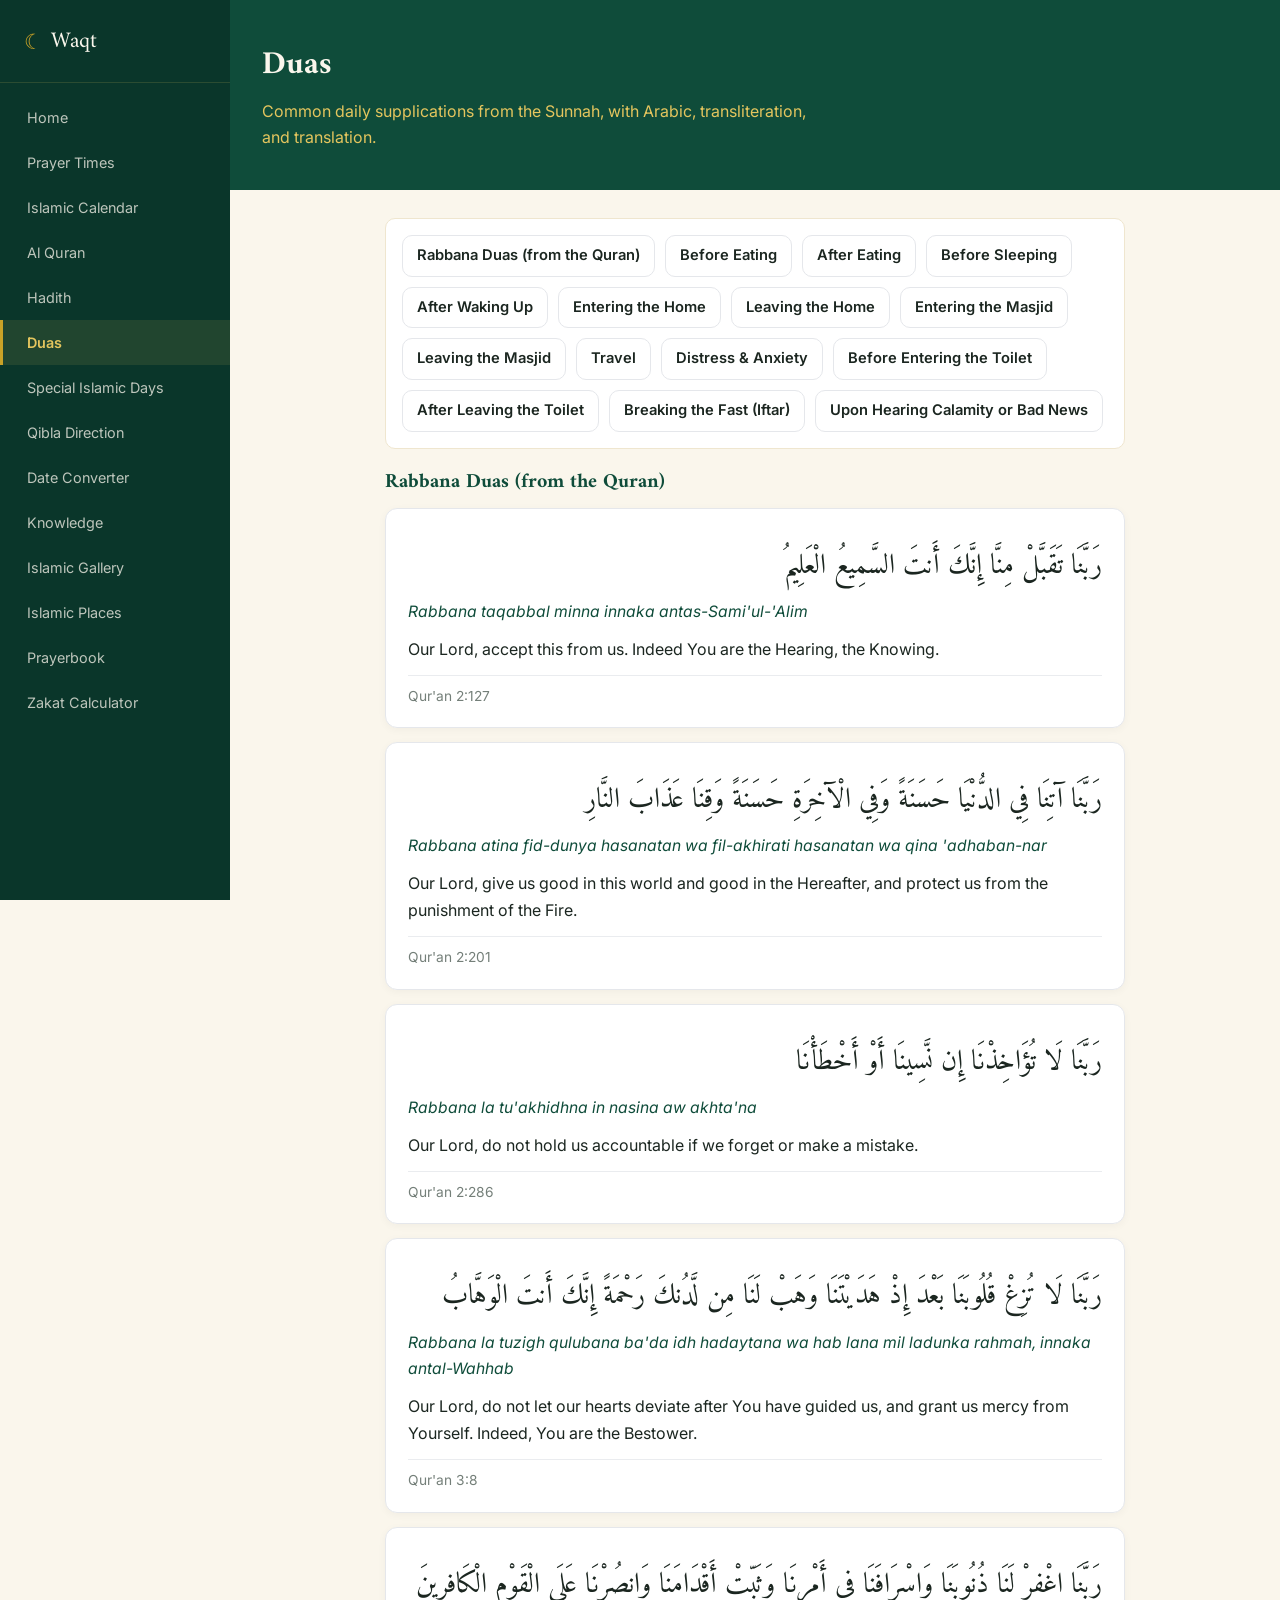
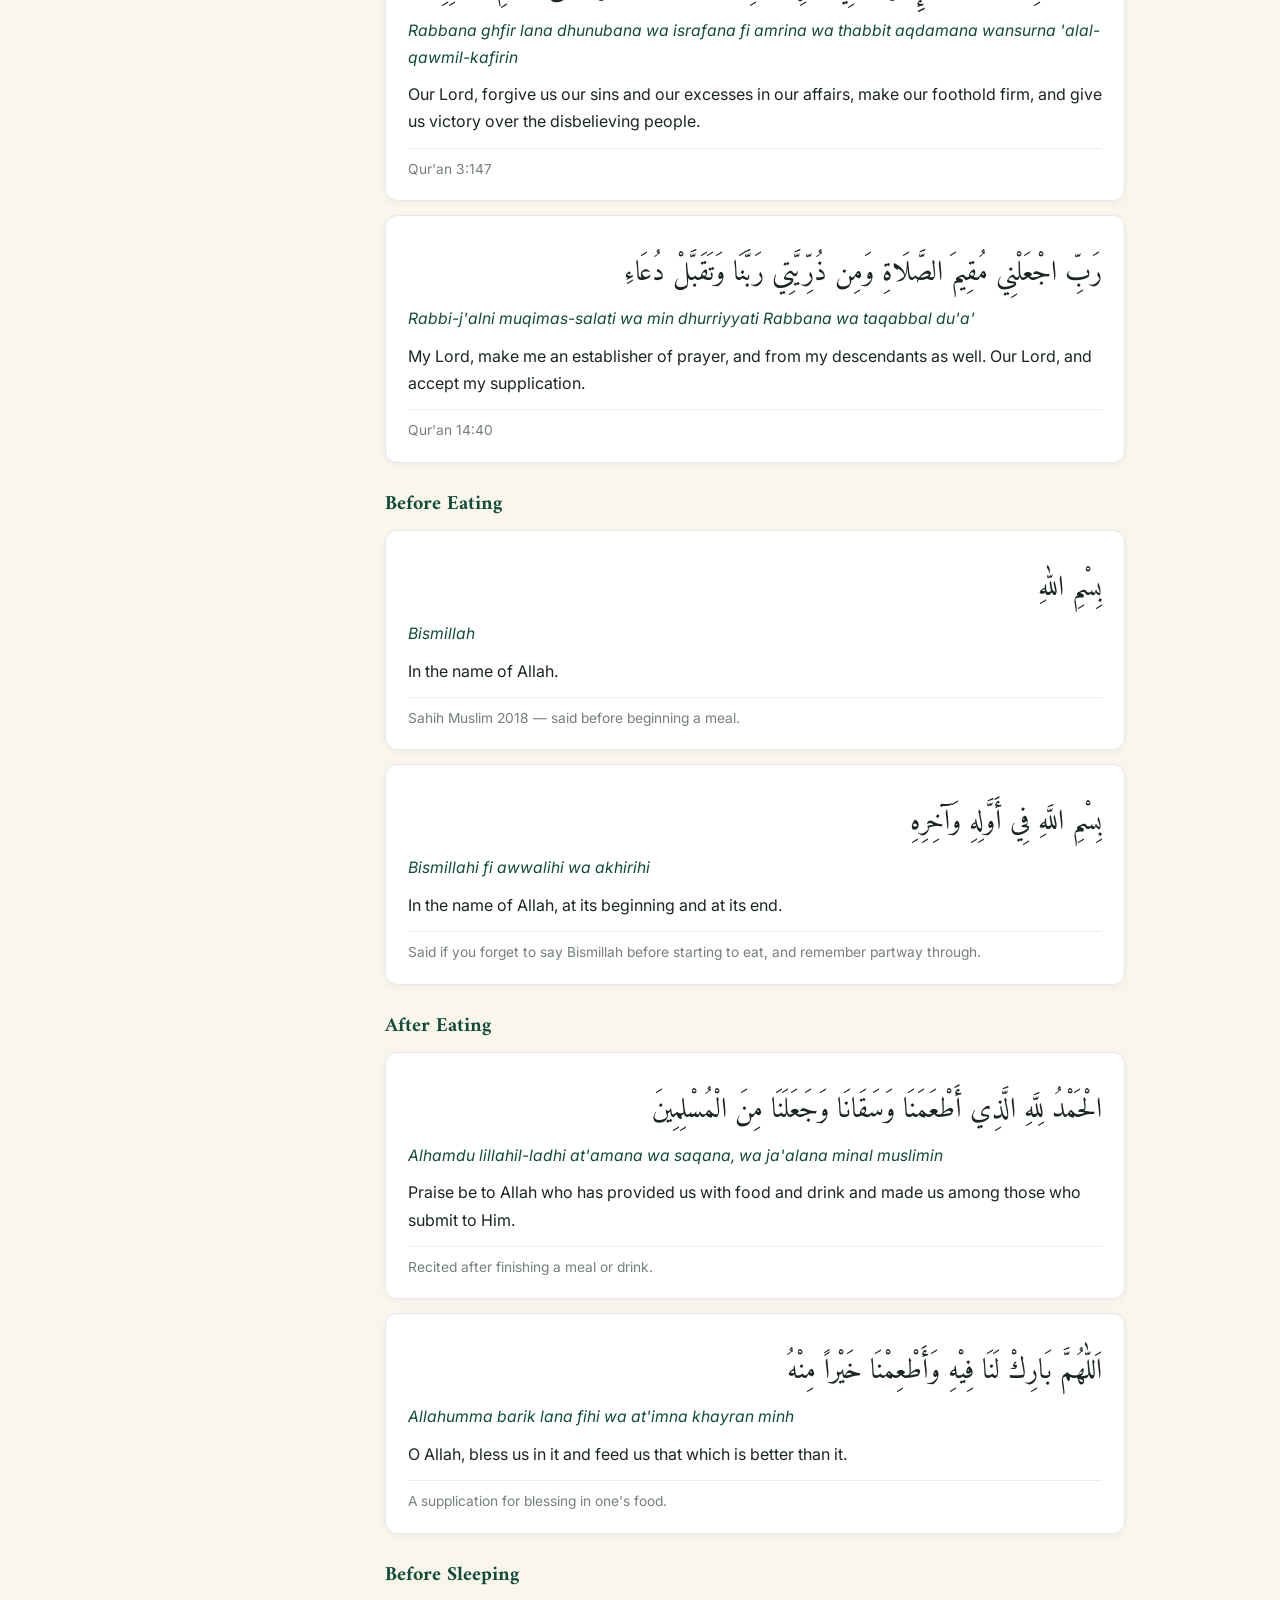
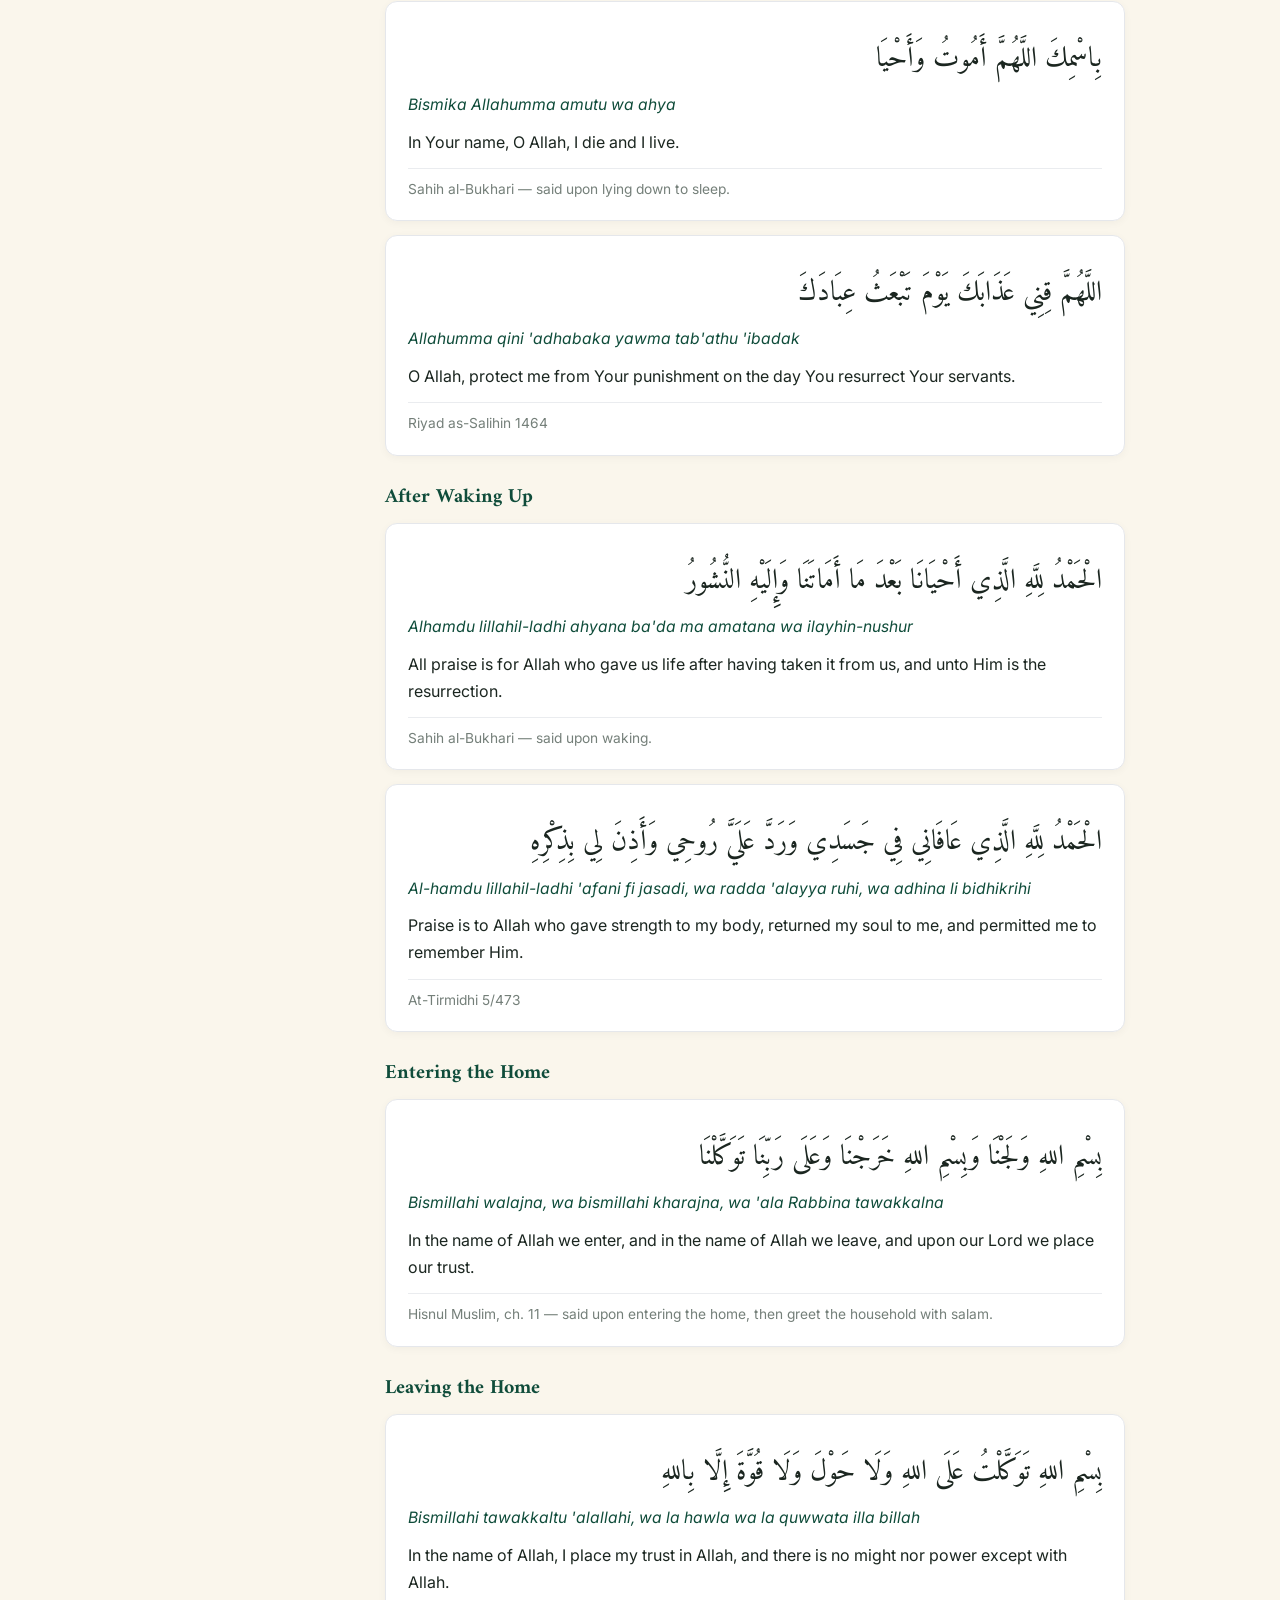
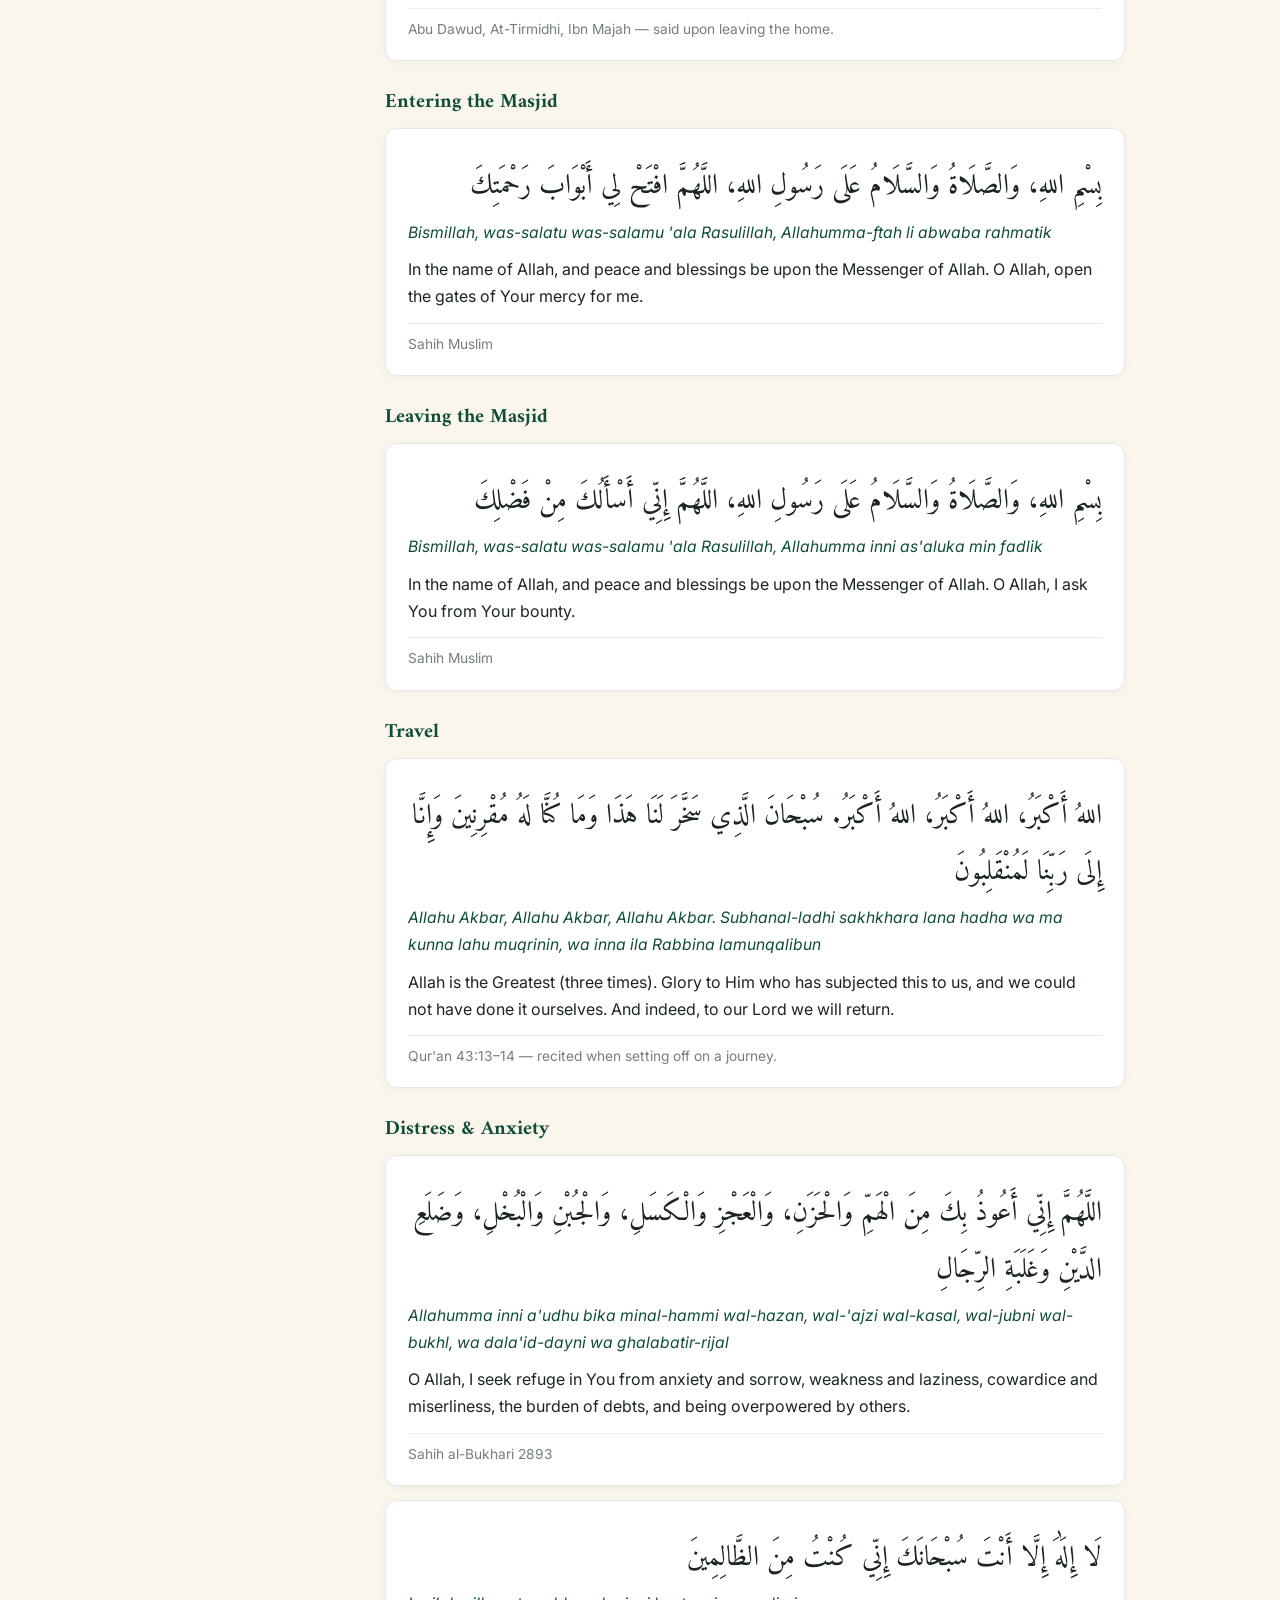
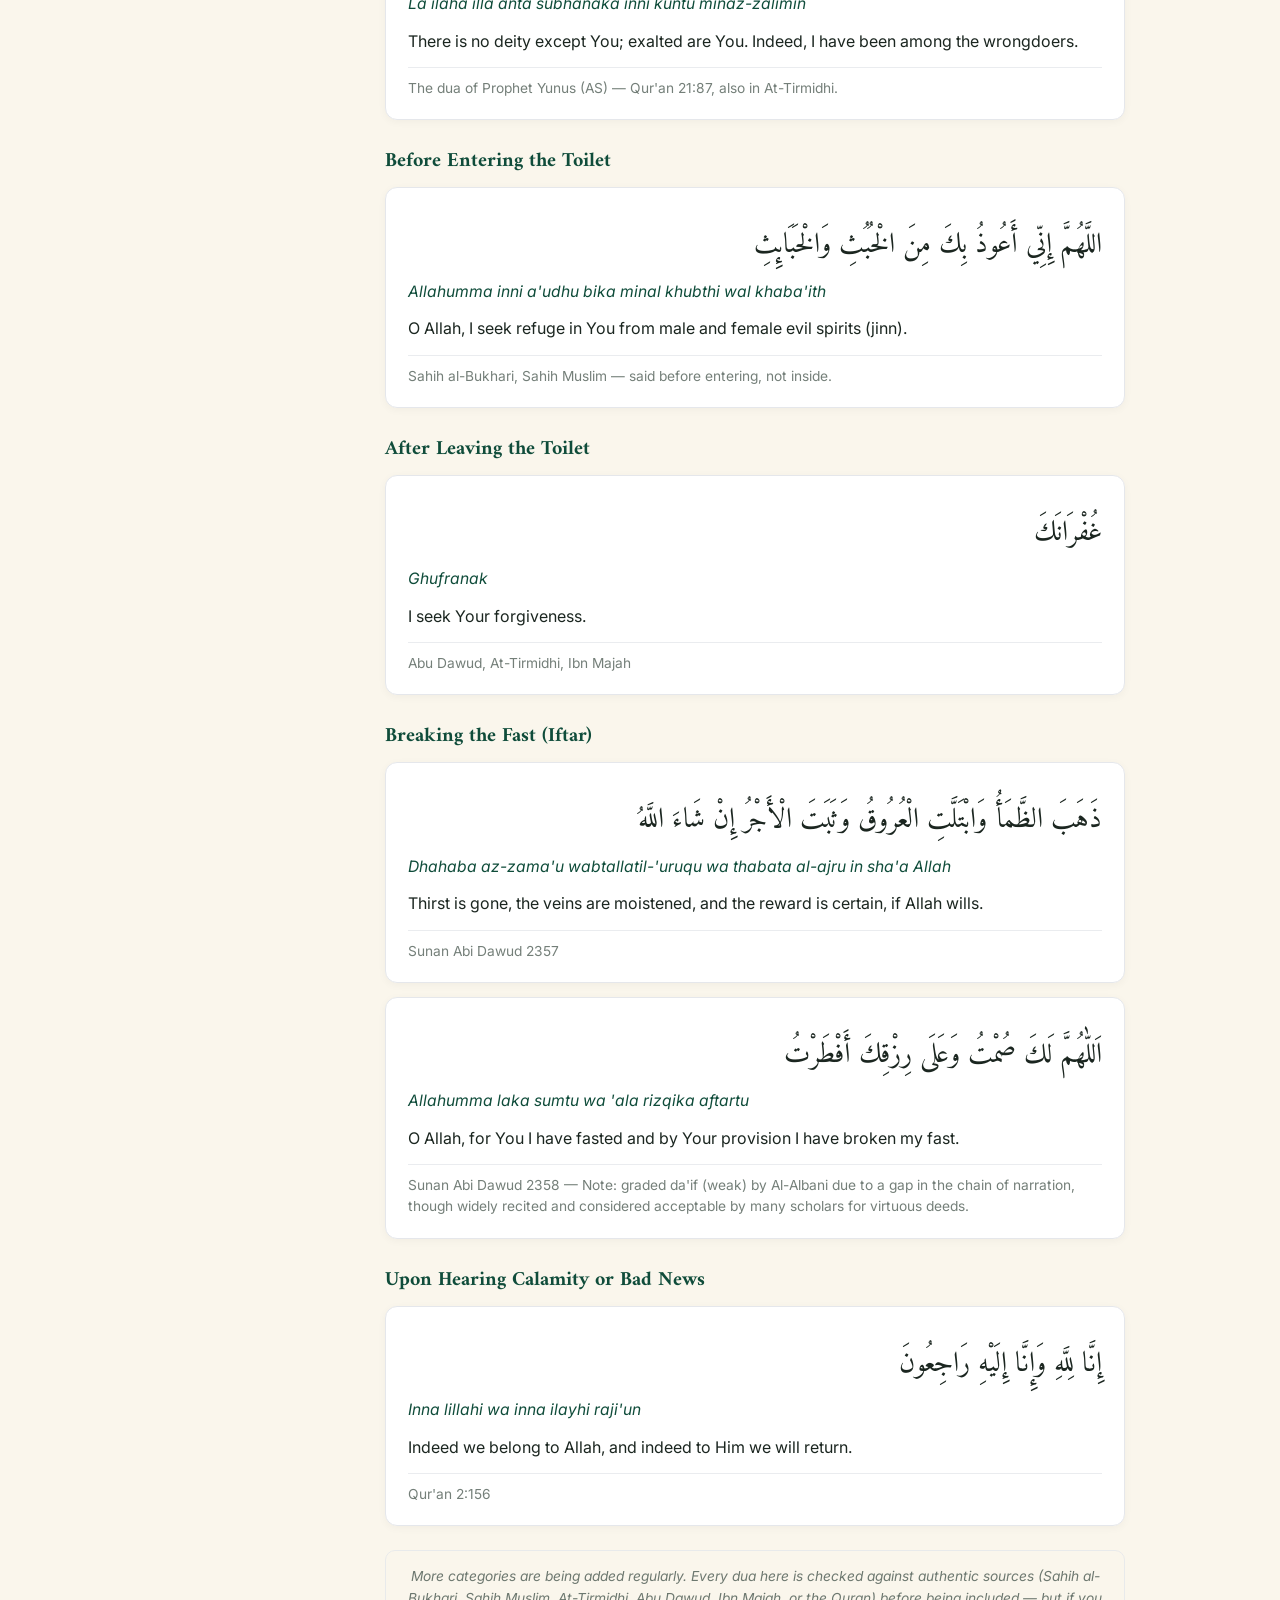
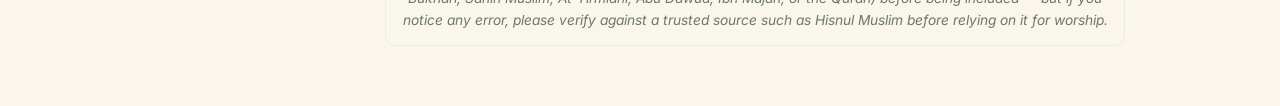
==== duas.html @ e3f08c3b "Initial commit" ====
<!DOCTYPE html>
<html lang="en">
<head>
    <meta charset="UTF-8">
    <meta name="viewport" content="width=device-width, initial-scale=1.0">
    <title>Duas | Waqt</title>
    <meta name="description" content="Common daily duas with Arabic text, transliteration, and translation, verified against authentic sources.">
    <link rel="preconnect" href="https://fonts.googleapis.com">
    <link href="https://fonts.googleapis.com/css2?family=Amiri:wght@400;700&family=Amiri+Quran&family=Inter:wght@400;500;600;700&display=swap" rel="stylesheet">
    <link rel="stylesheet" href="style.css">
</head>
<body data-page="duas">

    <div class="app-layout">

        <div id="sidebar-placeholder"></div>
        <script src="sidebar.js"></script>

        <div class="content-area">

            <header class="page-hero">
                <h1 class="page-hero-title">Duas</h1>
                <p class="page-hero-sub">Common daily supplications from the Sunnah, with Arabic, transliteration, and translation.</p>
            </header>

            <main class="page-main page-main-wide">

                <nav id="dua-category-nav" class="dua-category-nav"></nav>

                <div id="duas-container">
                    <!-- populated by duas.js from duas-data.js -->
                </div>

                <p class="dua-disclaimer">More categories are being added regularly. Every dua here is checked against authentic sources (Sahih al-Bukhari, Sahih Muslim, At-Tirmidhi, Abu Dawud, Ibn Majah, or the Quran) before being included — but if you notice any error, please verify against a trusted source such as Hisnul Muslim before relying on it for worship.</p>

            </main>
        </div>
    </div>

    <script src="duas-data.js"></script>
    <script src="duas.js"></script>
</body>
</html>
---- style.css ----
/* ============================
   Design tokens
   ============================ */
:root {
    --green: #0F4C3A;
    --green-dark: #0A362A;
    --gold: #C9A227;
    --gold-light: #E4C55E;
    --cream: #FAF6EC;
    --sand: #EFE6CF;
    --ink: #1B2620;
    --ink-soft: #4E5C54;

    --display-font: 'Amiri', 'Georgia', serif;
    --body-font: 'Inter', -apple-system, BlinkMacSystemFont, sans-serif;
}

* { box-sizing: border-box; margin: 0; padding: 0; }

body {
    font-family: var(--body-font);
    background: var(--cream);
    color: var(--ink);
    line-height: 1.6;
}

a { color: var(--gold); }

/* ============================
   Sidebar layout
   ============================ */
.app-layout {
    display: flex;
    min-height: 100vh;
}

.sidebar {
    width: 230px;
    flex-shrink: 0;
    background: var(--green-dark);
    padding: 24px 0;
    position: sticky;
    top: 0;
    height: 100vh;
    overflow-y: auto;
}

.sidebar-logo {
    display: flex;
    align-items: center;
    gap: 8px;
    padding: 0 24px 22px;
    border-bottom: 1px solid rgba(228, 197, 94, 0.15);
    margin-bottom: 12px;
}

.sidebar-logo-icon { color: var(--gold); font-size: 1.3em; }

.sidebar-logo-text {
    font-family: var(--display-font);
    color: var(--cream);
    font-size: 1.4em;
}

.sidebar-nav {
    display: flex;
    flex-direction: column;
}

.sidebar-link {
    color: rgba(250, 246, 236, 0.75);
    text-decoration: none;
    font-size: 0.9em;
    padding: 11px 24px;
    border-left: 3px solid transparent;
    transition: 0.15s;
}

.sidebar-link:hover {
    background: rgba(228, 197, 94, 0.08);
    color: var(--cream);
}

.sidebar-link.active {
    border-left-color: var(--gold);
    background: rgba(228, 197, 94, 0.1);
    color: var(--gold-light);
    font-weight: 600;
}

.content-area {
    flex: 1;
    min-width: 0;
}

@media (max-width: 860px) {
    .app-layout { flex-direction: column; }
    .sidebar {
        width: 100%;
        height: auto;
        position: relative;
        padding: 16px 0;
    }
    .sidebar-nav {
        flex-direction: row;
        flex-wrap: wrap;
        gap: 4px;
        padding: 0 16px;
    }
    .sidebar-link {
        padding: 8px 12px;
        border-left: none;
        border-bottom: 2px solid transparent;
        font-size: 0.82em;
    }
    .sidebar-link.active {
        border-left-color: transparent;
        border-bottom-color: var(--gold);
    }
}

/* Visible keyboard focus everywhere */
a:focus-visible, button:focus-visible, input:focus-visible, select:focus-visible {
    outline: 2px solid var(--gold);
    outline-offset: 3px;
}

@media (prefers-reduced-motion: reduce) {
    * { animation: none !important; transition: none !important; }
}

/* ============================
   Header — subtle geometric star lattice texture
   ============================ */
.app-header {
    background: var(--green);
    background-image:
        linear-gradient(30deg, rgba(201,162,39,0.08) 12%, transparent 12.5%, transparent 87%, rgba(201,162,39,0.08) 87.5%, rgba(201,162,39,0.08)),
        linear-gradient(150deg, rgba(201,162,39,0.08) 12%, transparent 12.5%, transparent 87%, rgba(201,162,39,0.08) 87.5%, rgba(201,162,39,0.08)),
        linear-gradient(30deg, rgba(201,162,39,0.08) 12%, transparent 12.5%, transparent 87%, rgba(201,162,39,0.08) 87.5%, rgba(201,162,39,0.08)),
        linear-gradient(150deg, rgba(201,162,39,0.08) 12%, transparent 12.5%, transparent 87%, rgba(201,162,39,0.08) 87.5%, rgba(201,162,39,0.08));
    background-size: 44px 76px;
    background-position: 0 0, 0 0, 22px 38px, 22px 38px;
    padding: 48px 24px 40px;
    text-align: center;
}

.app-name {
    font-family: var(--display-font);
    font-size: 3em;
    color: var(--cream);
    letter-spacing: 0.02em;
}

.app-tagline {
    color: var(--gold-light);
    font-size: 0.95em;
    margin-top: 6px;
    font-family: var(--display-font);
}

/* ============================
   Main layout
   ============================ */
.app-main {
    max-width: 640px;
    margin: 0 auto;
    padding: 28px 20px 60px;
}

/* ============================
   Location bar
   ============================ */
.location-bar {
    display: flex;
    justify-content: space-between;
    align-items: center;
    flex-wrap: wrap;
    gap: 10px;
    background: #fff;
    border: 1px solid var(--sand);
    border-radius: 10px;
    padding: 14px 18px;
    margin-bottom: 16px;
}

.location-display {
    font-size: 0.92em;
    color: var(--ink-soft);
    display: flex;
    align-items: center;
    gap: 6px;
}

.location-actions { display: flex; align-items: center; gap: 8px; font-size: 0.85em; }

.btn-link {
    background: none;
    border: none;
    color: var(--green);
    font-weight: 600;
    cursor: pointer;
    padding: 0;
    text-decoration: underline;
    text-underline-offset: 3px;
    font-size: 1em;
}

.divider { color: var(--sand); }

.manual-location-form {
    display: flex;
    flex-wrap: wrap;
    gap: 10px;
    margin-bottom: 16px;
}

.manual-location-form input {
    flex: 1;
    min-width: 140px;
    padding: 11px 14px;
    border: 1px solid var(--sand);
    border-radius: 8px;
    font-family: inherit;
    font-size: 0.95em;
}

.btn-primary {
    background: var(--green);
    color: var(--cream);
    border: none;
    padding: 11px 20px;
    border-radius: 8px;
    font-weight: 600;
    cursor: pointer;
    transition: 0.2s;
}

.btn-primary:hover { background: var(--green-dark); }

/* ============================
   Date bar
   ============================ */
.date-bar {
    text-align: center;
    color: var(--ink-soft);
    font-size: 0.9em;
    margin-bottom: 26px;
}

.date-sep { margin: 0 8px; color: var(--gold); }

/* ============================
   Signature element: Mihrab arch "Next Prayer" card
   ============================ */
.next-prayer-wrap {
    display: flex;
    justify-content: center;
    margin-bottom: 36px;
}

.mihrab-card {
    position: relative;
    width: 280px;
    background: var(--green);
    color: var(--cream);
    text-align: center;
    padding: 56px 24px 32px;
    border-radius: 140px 140px 12px 12px; /* pointed-arch silhouette */
    border: 3px solid var(--gold);
    box-shadow: 0 18px 40px rgba(15, 76, 58, 0.25);
}

.mihrab-card::before {
    /* inner arch line, echoing mihrab niche framing */
    content: "";
    position: absolute;
    top: 14px;
    left: 14px;
    right: 14px;
    bottom: 14px;
    border: 1.5px solid rgba(228, 197, 94, 0.4);
    border-radius: 120px 120px 6px 6px;
    pointer-events: none;
}

.next-prayer-label {
    font-size: 0.78em;
    text-transform: uppercase;
    letter-spacing: 2px;
    color: var(--gold-light);
    margin-bottom: 6px;
}

.next-prayer-name {
    font-family: var(--display-font);
    font-size: 2.1em;
    margin-bottom: 10px;
}

.next-prayer-countdown {
    font-size: 1.3em;
    font-weight: 700;
    color: var(--gold-light);
    margin-bottom: 6px;
    font-variant-numeric: tabular-nums;
}

.next-prayer-time {
    font-size: 0.9em;
    color: rgba(250, 246, 236, 0.75);
}

/* ============================
   Timings grid
   ============================ */
.timings-grid {
    display: grid;
    grid-template-columns: repeat(3, 1fr);
    gap: 12px;
    margin-bottom: 30px;
}

.timing-card {
    background: #fff;
    border: 1px solid var(--sand);
    border-radius: 10px;
    padding: 16px 10px;
    text-align: center;
}

.timing-card.is-active {
    border-color: var(--gold);
    background: var(--sand);
}

.timing-name {
    font-size: 0.8em;
    color: var(--ink-soft);
    text-transform: uppercase;
    letter-spacing: 1px;
    margin-bottom: 6px;
}

.timing-value {
    font-family: var(--display-font);
    font-size: 1.3em;
    color: var(--green);
    font-weight: 700;
}

/* ============================
   Settings
   ============================ */
.settings-bar {
    display: flex;
    flex-direction: column;
    gap: 14px;
    background: #fff;
    border: 1px solid var(--sand);
    border-radius: 10px;
    padding: 16px 18px;
    margin-bottom: 16px;
}

.setting-row {
    display: flex;
    flex-direction: column;
    gap: 6px;
}

.setting-row label {
    font-size: 0.85em;
    color: var(--ink-soft);
    font-weight: 600;
}

.setting-row select {
    padding: 10px 12px;
    border: 1px solid var(--sand);
    border-radius: 8px;
    font-family: inherit;
    font-size: 0.95em;
    background: #fff;
}

/* ============================
   Monthly timetable
   ============================ */
.monthly-section { margin-bottom: 20px; }

.btn-secondary {
    width: 100%;
    background: var(--sand);
    color: var(--green-dark);
    border: none;
    padding: 13px 20px;
    border-radius: 8px;
    font-weight: 700;
    cursor: pointer;
    transition: 0.2s;
}

.btn-secondary:hover { background: var(--gold-light); }

.monthly-wrap {
    margin-top: 14px;
    background: #fff;
    border: 1px solid var(--sand);
    border-radius: 10px;
    padding: 16px;
}

.monthly-title {
    font-family: var(--display-font);
    color: var(--green);
    text-align: center;
    margin-bottom: 12px;
    font-size: 1.2em;
}

.monthly-table-scroll {
    overflow-x: auto;
}

.monthly-table {
    width: 100%;
    border-collapse: collapse;
    font-size: 0.85em;
    white-space: nowrap;
}

.monthly-table th {
    background: var(--green);
    color: var(--cream);
    padding: 8px 10px;
    text-align: center;
    font-weight: 600;
    font-size: 0.9em;
}

.monthly-table td {
    padding: 7px 10px;
    text-align: center;
    border-bottom: 1px solid var(--sand);
}

.monthly-table tr.is-today-row {
    background: var(--sand);
    font-weight: 700;
    color: var(--green-dark);
}

.monthly-loading {
    text-align: center;
    color: var(--ink-soft);
    padding: 20px !important;
}

/* ============================
   Coming Soon page
   ============================ */
.coming-soon-page {
    max-width: 480px;
    margin: 100px auto;
    text-align: center;
    padding: 0 24px;
}

.coming-soon-icon {
    display: block;
    font-size: 2.5em;
    color: var(--gold);
    margin-bottom: 16px;
}

.coming-soon-page h1 {
    font-family: var(--display-font);
    color: var(--green);
    font-size: 1.8em;
    margin-bottom: 8px;
}

.coming-soon-page p {
    color: var(--ink-soft);
    margin-bottom: 28px;
}

.coming-soon-page .btn-primary {
    text-decoration: none;
    display: inline-block;
}

/* ============================
   Shared inner-page hero + main
   ============================ */
.page-hero {
    background: var(--green);
    padding: 40px 32px;
}

.page-hero-title {
    font-family: var(--display-font);
    color: var(--cream);
    font-size: 2em;
}

.page-hero-sub {
    color: var(--gold-light);
    margin-top: 8px;
    max-width: 560px;
}

.page-main {
    max-width: 640px;
    margin: 0 auto;
    padding: 28px 20px 60px;
}

/* ============================
   Zakat Calculator
   ============================ */
.zakat-form-card, .zakat-result-card, .qibla-instructions {
    background: #fff;
    border: 1px solid var(--sand);
    border-radius: 10px;
    padding: 22px;
    margin-bottom: 20px;
}

.zakat-section-title {
    font-family: var(--display-font);
    color: var(--green);
    font-size: 1.15em;
    margin: 18px 0 8px;
}

.zakat-form-card .zakat-section-title:first-child { margin-top: 0; }

.zakat-hint {
    color: var(--ink-soft);
    font-size: 0.85em;
    margin-bottom: 14px;
}

.zakat-row {
    display: flex;
    flex-direction: column;
    gap: 8px;
    margin-bottom: 14px;
    font-size: 0.9em;
}

.zakat-field {
    display: flex;
    flex-direction: column;
    gap: 5px;
    margin-bottom: 12px;
}

.zakat-field label {
    font-size: 0.85em;
    color: var(--ink-soft);
    font-weight: 600;
}

.zakat-field input, #metal-price {
    padding: 11px 13px;
    border: 1px solid var(--sand);
    border-radius: 8px;
    font-family: inherit;
    font-size: 0.95em;
}

.zakat-calc-btn { width: 100%; margin-top: 8px; }

.zakat-result-card { text-align: center; }

.zakat-result-label {
    font-size: 0.85em;
    text-transform: uppercase;
    letter-spacing: 1.5px;
    color: var(--ink-soft);
    margin-bottom: 6px;
}

.zakat-result-amount {
    font-family: var(--display-font);
    font-size: 2.4em;
    color: var(--green);
}

.zakat-result-amount.zakat-not-due { color: var(--ink-soft); font-size: 1.8em; }

.zakat-breakdown { margin-top: 18px; text-align: left; }

.zakat-breakdown-row {
    display: flex;
    justify-content: space-between;
    padding: 8px 0;
    border-bottom: 1px solid var(--sand);
    font-size: 0.9em;
    color: var(--ink-soft);
}

.zakat-breakdown-total {
    font-weight: 700;
    color: var(--ink);
    border-bottom: 2px solid var(--gold);
}

.zakat-not-due-note {
    color: var(--ink-soft);
    font-size: 0.9em;
    margin-top: 10px;
}

.zakat-disclaimer {
    font-size: 0.8em;
    color: var(--ink-soft);
    text-align: center;
    font-style: italic;
}

/* ============================
   Qibla Direction
   ============================ */
.qibla-compass-wrap {
    text-align: center;
    margin: 30px 0;
}

.qibla-compass {
    width: 240px;
    height: 240px;
    margin: 0 auto 18px;
}

.qibla-compass-ring {
    position: relative;
    width: 100%;
    height: 100%;
    border-radius: 50%;
    background: #fff;
    border: 4px solid var(--green);
    box-shadow: 0 10px 26px rgba(15, 76, 58, 0.15);
}

.compass-label {
    position: absolute;
    font-weight: 700;
    color: var(--ink-soft);
    font-size: 0.85em;
}

.compass-n { top: 10px; left: 50%; transform: translateX(-50%); color: var(--green); }
.compass-s { bottom: 10px; left: 50%; transform: translateX(-50%); }
.compass-e { right: 12px; top: 50%; transform: translateY(-50%); }
.compass-w { left: 12px; top: 50%; transform: translateY(-50%); }

.qibla-needle {
    position: absolute;
    top: 50%;
    left: 50%;
    width: 4px;
    height: 42%;
    background: linear-gradient(to top, var(--gold), transparent);
    transform-origin: bottom center;
    transform: translate(-50%, -100%) rotate(0deg);
    transition: transform 0.4s ease;
}

.qibla-needle-kaaba {
    position: absolute;
    top: -14px;
    left: 50%;
    transform: translateX(-50%);
    font-size: 1.4em;
}

.qibla-bearing {
    font-family: var(--display-font);
    font-size: 1.4em;
    color: var(--green);
    margin-bottom: 4px;
}

.qibla-distance {
    color: var(--ink-soft);
    font-size: 0.9em;
}

.qibla-instructions p {
    color: var(--ink-soft);
    font-size: 0.9em;
    margin-bottom: 10px;
}

.qibla-note {
    font-style: italic;
    font-size: 0.85em !important;
}

/* ============================
   Date Converter
   ============================ */
.converter-tabs {
    display: flex;
    gap: 8px;
    margin-bottom: 20px;
}

.converter-tab {
    flex: 1;
    padding: 12px;
    border: 1px solid var(--sand);
    background: #fff;
    border-radius: 8px;
    cursor: pointer;
    font-weight: 600;
    font-size: 0.88em;
    color: var(--ink-soft);
    transition: 0.2s;
}

.converter-tab.active {
    background: var(--green);
    color: var(--cream);
    border-color: var(--green);
}

.converter-card {
    background: #fff;
    border: 1px solid var(--sand);
    border-radius: 10px;
    padding: 22px;
    margin-bottom: 20px;
}

.converter-hijri-row {
    display: grid;
    grid-template-columns: 1fr 2fr 1fr;
    gap: 10px;
}

.converter-result {
    background: var(--green);
    color: var(--cream);
    border-radius: 10px;
    padding: 26px;
    text-align: center;
}

.converter-result-label {
    font-size: 0.8em;
    text-transform: uppercase;
    letter-spacing: 1.5px;
    color: var(--gold-light);
    margin-bottom: 8px;
}

.converter-result-value {
    font-family: var(--display-font);
    font-size: 1.6em;
    margin-bottom: 6px;
}

.converter-result-sub {
    font-size: 0.85em;
    color: rgba(250, 246, 236, 0.75);
}

.converter-loading, .converter-error {
    text-align: center;
    color: var(--ink-soft);
    padding: 10px;
}

/* ============================
   Islamic Calendar
   ============================ */
.page-main-wide { max-width: 780px; }

.calendar-nav {
    display: flex;
    justify-content: space-between;
    align-items: center;
    margin-bottom: 18px;
}

.calendar-month-title {
    font-family: var(--display-font);
    color: var(--green);
    font-size: 1.3em;
}

.calendar-grid-wrap {
    background: #fff;
    border: 1px solid var(--sand);
    border-radius: 10px;
    padding: 16px;
}

.calendar-weekdays {
    display: grid;
    grid-template-columns: repeat(7, 1fr);
    text-align: center;
    font-size: 0.78em;
    font-weight: 700;
    color: var(--ink-soft);
    margin-bottom: 8px;
}

.calendar-grid {
    display: grid;
    grid-template-columns: repeat(7, 1fr);
    gap: 4px;
}

.calendar-cell {
    aspect-ratio: 1;
    display: flex;
    flex-direction: column;
    align-items: center;
    justify-content: center;
    border-radius: 6px;
    background: var(--cream);
}

.calendar-cell-empty { background: transparent; }

.calendar-cell-today {
    background: var(--green);
    color: var(--cream);
}

.calendar-cell-today .calendar-hijri-day { color: var(--gold-light); }

.calendar-greg-day {
    font-weight: 700;
    font-size: 0.95em;
}

.calendar-hijri-day {
    font-size: 0.65em;
    color: var(--ink-soft);
    margin-top: 2px;
}

@media (max-width: 480px) {
    .calendar-hijri-day { font-size: 0.55em; }
    .converter-hijri-row { grid-template-columns: 1fr; }
}

/* ============================
   Duas page
   ============================ */
.dua-category-nav {
    display: flex;
    flex-wrap: wrap;
    gap: 8px;
    margin-bottom: 26px;
    padding: 16px;
    background: #fff;
    border: 1px solid var(--sand);
    border-radius: 10px;
}

.dua-category-pill {
    background: var(--sand);
    color: var(--green-dark);
    font-size: 0.8em;
    font-weight: 600;
    padding: 7px 14px;
    border-radius: 20px;
    text-decoration: none;
    transition: 0.2s;
}

.dua-category-pill:hover {
    background: var(--gold);
    color: #fff;
}

.dua-category-title {
    font-family: var(--display-font);
    color: var(--green);
    font-size: 1.3em;
    margin: 30px 0 14px;
    scroll-margin-top: 90px;
}

.dua-category-title:first-child { margin-top: 0; }

.dua-card {
    background: #fff;
    border: 1px solid var(--sand);
    border-left: 3px solid var(--gold);
    border-radius: 8px;
    padding: 20px;
    margin-bottom: 14px;
}

.dua-arabic {
    font-family: 'Amiri Quran', var(--display-font);
    font-size: 1.5em;
    text-align: right;
    direction: rtl;
    color: var(--ink);
    margin-bottom: 10px;
    line-height: 2;
}

.dua-transliteration {
    font-style: italic;
    color: var(--green);
    font-size: 0.95em;
    margin-bottom: 6px;
}

.dua-translation {
    color: var(--ink);
    margin-bottom: 8px;
}

.dua-reference {
    font-size: 0.78em;
    color: var(--ink-soft);
}

.dua-disclaimer {
    font-size: 0.8em;
    color: var(--ink-soft);
    font-style: italic;
    margin-top: 20px;
    text-align: center;
}

/* ============================
   Special Islamic Days
   ============================ */
.special-days-list { display: flex; flex-direction: column; gap: 12px; }

.special-day-card {
    background: #fff;
    border: 1px solid var(--sand);
    border-radius: 10px;
    padding: 18px 20px;
    display: flex;
    justify-content: space-between;
    align-items: center;
    gap: 16px;
}

.special-day-name {
    font-family: var(--display-font);
    color: var(--green);
    font-size: 1.1em;
    margin-bottom: 4px;
}

.special-day-desc {
    font-size: 0.85em;
    color: var(--ink-soft);
}

.special-day-date {
    font-weight: 700;
    color: var(--green-dark);
    background: var(--sand);
    padding: 8px 14px;
    border-radius: 8px;
    font-size: 0.9em;
    white-space: nowrap;
    text-align: center;
}

@media (max-width: 560px) {
    .special-day-card { flex-direction: column; align-items: flex-start; }
    .dua-arabic { font-size: 1.3em; }
}

/* ============================
   Al Quran
   ============================ */
.quran-picker {
    display: flex;
    flex-wrap: wrap;
    gap: 10px;
    margin-bottom: 14px;
}

.quran-picker select {
    flex: 1;
    min-width: 160px;
    padding: 12px 14px;
    border: 1px solid var(--sand);
    border-radius: 8px;
    font-family: inherit;
    font-size: 0.95em;
    background: #fff;
}

.quran-tools {
    display: flex;
    align-items: center;
    gap: 16px;
    flex-wrap: wrap;
    margin-bottom: 16px;
    font-size: 0.9em;
}

.quran-toggle {
    display: flex;
    align-items: center;
    gap: 8px;
    color: var(--ink-soft);
    cursor: pointer;
    font-weight: 500;
}

.quran-toggle input { accent-color: var(--green); }

.tajweed-legend {
    background: #fff;
    border: 1px solid var(--sand);
    border-radius: 8px;
    padding: 16px 18px;
    margin-bottom: 20px;
}

.tajweed-legend-title {
    font-weight: 700;
    color: var(--green-dark);
    margin-bottom: 10px;
}

.tajweed-legend-list {
    list-style: none;
    display: grid;
    grid-template-columns: repeat(auto-fill, minmax(240px, 1fr));
    gap: 8px 16px;
    font-size: 0.85em;
    color: var(--ink-soft);
}

.tajweed-legend-list li {
    display: flex;
    align-items: center;
    gap: 8px;
}

.tajweed-swatch {
    width: 14px;
    height: 14px;
    border-radius: 4px;
    flex-shrink: 0;
    background: currentColor;
}

.surah-header {
    text-align: center;
    background: var(--green);
    color: var(--cream);
    border-radius: 10px;
    padding: 24px;
    margin-bottom: 24px;
}

.surah-arabic-name {
    font-family: var(--display-font);
    font-size: 2em;
    margin-bottom: 6px;
}

.surah-english-name { color: var(--gold-light); margin-bottom: 4px; }
.surah-meta { font-size: 0.85em; color: rgba(250, 246, 236, 0.7); }

.surah-audio-actions {
    display: flex;
    justify-content: center;
    gap: 10px;
    margin-top: 16px;
}

.surah-stop-btn {
    width: auto;
    padding: 11px 20px;
    background: rgba(250, 246, 236, 0.15);
    color: var(--cream);
}

.surah-stop-btn:hover {
    background: rgba(250, 246, 236, 0.28);
    color: var(--cream);
}

.ayah-block {
    background: #fff;
    border: 1px solid var(--sand);
    border-radius: 8px;
    padding: 18px 20px;
    margin-bottom: 12px;
}

.ayah-block.is-playing {
    border-color: var(--gold);
    box-shadow: 0 0 0 1px var(--gold-light);
}

.ayah-toolbar {
    display: flex;
    align-items: center;
    gap: 10px;
    margin-bottom: 10px;
}

.ayah-toolbar-label {
    font-size: 0.8em;
    font-weight: 600;
    color: var(--ink-soft);
    letter-spacing: 0.04em;
    text-transform: uppercase;
}

.ayah-play-btn {
    width: 36px;
    height: 36px;
    border: none;
    border-radius: 8px;
    background: var(--sand);
    color: var(--green-dark);
    font-size: 0.85em;
    cursor: pointer;
    transition: 0.15s;
}

.ayah-play-btn:hover,
.ayah-play-btn.is-active {
    background: var(--gold);
    color: var(--green-dark);
}

.ayah-arabic {
    font-family: 'Amiri Quran', var(--display-font);
    font-size: 1.5em;
    text-align: right;
    direction: rtl;
    line-height: 2.1;
    margin-bottom: 10px;
}

.ayah-arabic .tajweed {
    font-family: inherit;
    font-size: inherit;
}

.ayah-number { color: var(--gold); font-size: 0.7em; }

.ayah-translation { color: var(--ink-soft); font-size: 0.95em; }

/* Official AlQuran Cloud tajweed colors */
.tajweed.ham_wasl,
.tajweed.slnt,
.tajweed.laam_shamsiyah,
.tajweed-swatch.ham_wasl { color: #AAAAAA; }
.tajweed.madda_normal,
.tajweed-swatch.madda_normal { color: #537FFF; }
.tajweed.madda_permissible,
.tajweed-swatch.madda_permissible { color: #4050FF; }
.tajweed.madda_necessary,
.tajweed-swatch.madda_necessary { color: #000EBC; }
.tajweed.madda_obligatory,
.tajweed-swatch.madda_obligatory { color: #2144C1; }
.tajweed.qalaqah,
.tajweed-swatch.qalaqah { color: #DD0008; }
.tajweed.ghunnah,
.tajweed-swatch.ghunnah { color: #FF7E1E; }
.tajweed.ikhafa,
.tajweed-swatch.ikhafa { color: #9400A8; }
.tajweed.ikhafa_shafawi,
.tajweed-swatch.ikhafa_shafawi { color: #D500B7; }
.tajweed.iqlab,
.tajweed-swatch.iqlab { color: #26BFFD; }
.tajweed.idgham_ghunnah,
.tajweed-swatch.idgham_ghunnah { color: #169777; }
.tajweed.idgham_wo_ghunnah,
.tajweed-swatch.idgham_wo_ghunnah { color: #169200; }
.tajweed.idgham_shafawi,
.tajweed-swatch.idgham_shafawi { color: #58B800; }
.tajweed.idgham_mutajanisayn,
.tajweed.idgham_mutaqaribayn { color: #A1A1A1; }

/* ============================
   Hadith
   ============================ */
.hadith-picker {
    margin-bottom: 14px;
}

.hadith-picker select {
    width: 100%;
    padding: 12px 14px;
    border: 1px solid var(--sand);
    border-radius: 8px;
    font-family: inherit;
    font-size: 0.95em;
    background: #fff;
}

.hadith-search-bar { margin-bottom: 14px; }

.hadith-search-bar input {
    width: 100%;
    padding: 12px 14px;
    border: 1px solid var(--sand);
    border-radius: 8px;
    font-family: inherit;
    font-size: 0.95em;
    box-sizing: border-box;
}


.hadith-breadcrumb { margin-bottom: 14px; }

.chapter-list {
    display: grid;
    grid-template-columns: repeat(auto-fill, minmax(240px, 1fr));
    gap: 12px;
    margin-bottom: 20px;
}

.chapter-card {
    background: #fff;
    border: 1px solid var(--sand);
    border-left: 3px solid var(--gold);
    border-radius: 8px;
    padding: 16px 18px;
    text-align: left;
    cursor: pointer;
    font-family: inherit;
    transition: 0.2s;
    display: flex;
    flex-direction: column;
    gap: 6px;
}

.chapter-card:hover {
    box-shadow: 0 8px 20px rgba(15,76,58,0.1);
    border-left-color: var(--green);
}

.chapter-title {
    font-family: var(--display-font);
    color: var(--green);
    font-size: 1.05em;
}

.chapter-meta {
    font-size: 0.78em;
    color: var(--ink-soft);
}

.hadith-status {
    font-size: 0.85em;
    color: var(--ink-soft);
    margin-bottom: 16px;
}

.hadith-list { display: flex; flex-direction: column; gap: 14px; }

#load-more-btn { width: 100%; margin-top: 20px; }

.hadith-content { margin-top: 20px; }

.hadith-card {
    background: #fff;
    border: 1px solid var(--sand);
    border-left: 3px solid var(--gold);
    border-radius: 8px;
    padding: 22px;
}

.hadith-collection-label {
    font-size: 0.8em;
    text-transform: uppercase;
    letter-spacing: 1px;
    color: var(--ink-soft);
    margin-bottom: 12px;
}

.hadith-arabic {
    font-family: 'Amiri Quran', var(--display-font);
    font-size: 1.3em;
    text-align: right;
    direction: rtl;
    line-height: 2;
    margin-bottom: 14px;
    padding-bottom: 14px;
    border-bottom: 1px solid var(--sand);
}

.hadith-english { color: var(--ink); margin-bottom: 10px; }
.hadith-grade { font-size: 0.82em; color: var(--green); font-weight: 600; }

.hadith-card-empty {
    border-left-color: #ccc;
    background: #fafafa;
}

.hadith-empty-note {
    font-size: 0.85em;
    color: var(--ink-soft);
    font-style: italic;
    line-height: 1.6;
}

@media (max-width: 560px) {
    .ayah-arabic { font-size: 1.2em; }
    .hadith-arabic { font-size: 1.1em; }
}

/* ============================
   Knowledge
   ============================ */
.knowledge-card {
    background: #fff;
    border: 1px solid var(--sand);
    border-left: 3px solid var(--gold);
    border-radius: 8px;
    padding: 20px;
    margin-bottom: 12px;
}

.knowledge-item-title {
    font-family: var(--display-font);
    color: var(--green);
    font-size: 1.05em;
    margin-bottom: 6px;
}

.knowledge-item-text { color: var(--ink-soft); font-size: 0.92em; }

/* ============================
   Prayerbook
   ============================ */
.prayerbook-intro {
    color: var(--ink-soft);
    margin-bottom: 16px;
    font-size: 0.95em;
}

.prayerbook-steps {
    background: #fff;
    border: 1px solid var(--sand);
    border-radius: 10px;
    padding: 22px 22px 22px 42px;
    margin-bottom: 20px;
}

.prayerbook-steps li {
    margin-bottom: 12px;
    color: var(--ink);
    line-height: 1.6;
}

.prayerbook-steps li strong { color: var(--green); }

.prayerbook-note {
    font-size: 0.85em;
    color: var(--ink-soft);
    margin-bottom: 30px;
}

.prayerbook-disclaimer {
    font-size: 0.82em;
    color: var(--ink-soft);
    font-style: italic;
    text-align: center;
    margin-top: 10px;
}

/* ============================
   Islamic Gallery
   ============================ */
.gallery-grid {
    display: grid;
    grid-template-columns: repeat(auto-fit, minmax(280px, 1fr));
    gap: 20px;
    margin-bottom: 30px;
}

.gallery-card {
    background: #fff;
    border: 1px solid var(--sand);
    border-radius: 10px;
    overflow: hidden;
}

.gallery-image {
    width: 100%;
    height: 200px;
    object-fit: cover;
    display: block;
}

.gallery-info { padding: 16px; }

.gallery-name {
    font-family: var(--display-font);
    color: var(--green);
    font-size: 1.15em;
    margin-bottom: 2px;
}

.gallery-location {
    font-size: 0.82em;
    color: var(--ink-soft);
    margin-bottom: 8px;
}

.gallery-description {
    font-size: 0.88em;
    color: var(--ink);
    margin-bottom: 10px;
}

.gallery-attribution {
    font-size: 0.72em;
    color: var(--gold);
    text-decoration: none;
}

.gallery-attribution:hover { text-decoration: underline; }

.gallery-links-grid {
    display: grid;
    grid-template-columns: repeat(auto-fit, minmax(220px, 1fr));
    gap: 14px;
}

.gallery-link-card {
    display: block;
    background: #fff;
    border: 1px solid var(--sand);
    border-left: 3px solid var(--gold);
    border-radius: 8px;
    padding: 16px;
    text-decoration: none;
    transition: 0.2s;
}

.gallery-link-card:hover { box-shadow: 0 8px 20px rgba(15,76,58,0.08); }

.gallery-view-link {
    font-size: 0.78em;
    color: var(--gold);
    font-weight: 600;
}

/* ============================
   Islamic Places
   ============================ */
.place-card {
    background: #fff;
    border: 1px solid var(--sand);
    border-left: 3px solid var(--gold);
    border-radius: 8px;
    padding: 20px;
    margin-bottom: 12px;
    display: flex;
    justify-content: space-between;
    align-items: flex-end;
    gap: 16px;
    flex-wrap: wrap;
}

.place-name {
    font-family: var(--display-font);
    color: var(--green);
    font-size: 1.1em;
    margin-bottom: 2px;
}

.place-location {
    font-size: 0.8em;
    color: var(--ink-soft);
    margin-bottom: 8px;
}

.place-description {
    font-size: 0.9em;
    color: var(--ink);
    max-width: 60ch;
}

.place-map-link {
    color: var(--gold);
    font-weight: 700;
    font-size: 0.85em;
    text-decoration: none;
    white-space: nowrap;
}

.place-map-link:hover { text-decoration: underline; }

/* ============================
   Footer
   ============================ */
.app-footer {
    text-align: center;
    padding: 26px 20px;
    color: var(--ink-soft);
    font-size: 0.8em;
    border-top: 1px solid var(--sand);
}

/* ============================
   Responsive
   ============================ */
@media (max-width: 480px) {
    .app-name { font-size: 2.3em; }
    .timings-grid { grid-template-columns: repeat(2, 1fr); }
    .mihrab-card { width: 100%; max-width: 280px; }
}
/* =========================================================
   DUAS — Consistent visual language with the Hadith section
   ========================================================= */

.dua-category-nav {
    display: flex;
    flex-wrap: wrap;
    gap: 10px;
    margin-bottom: 20px;
}

.dua-category-pill {
    display: inline-flex;
    align-items: center;
    justify-content: center;
    min-height: 38px;
    padding: 8px 14px;
    border: 1px solid var(--border-color, #e5e7eb);
    border-radius: 10px;
    background: var(--card-bg, #fff);
    color: inherit;
    text-decoration: none;
    font-size: 0.92rem;
    font-weight: 600;
    transition: transform 0.15s ease, box-shadow 0.15s ease, border-color 0.15s ease;
}

.dua-category-pill:hover {
    transform: translateY(-1px);
    box-shadow: 0 3px 12px rgba(0, 0, 0, 0.07);
}

.dua-category-title {
    margin: 28px 0 12px;
    font-size: 1.25rem;
    line-height: 1.35;
    font-weight: 700;
}

.dua-card {
    position: relative;
    display: block;
    width: 100%;
    margin: 0 0 14px;
    padding: 20px 22px;
    border: 1px solid var(--border-color, #e5e7eb);
    border-radius: 12px;
    background: var(--card-bg, #fff);
    box-shadow: 0 2px 8px rgba(0, 0, 0, 0.04);
    transition: transform 0.15s ease, box-shadow 0.15s ease, border-color 0.15s ease;
}

.dua-card:hover {
    transform: translateY(-1px);
    box-shadow: 0 5px 18px rgba(0, 0, 0, 0.07);
}

.dua-arabic {
    margin: 0 0 14px;
    font-family: "Amiri Quran", "Amiri", serif;
    font-size: clamp(1.55rem, 2.2vw, 2rem);
    line-height: 2;
    text-align: right;
    direction: rtl;
}

.dua-transliteration {
    margin: 0 0 10px;
    font-size: 0.98rem;
    line-height: 1.7;
    font-style: italic;
}

.dua-translation {
    margin: 0 0 12px;
    font-size: 1rem;
    line-height: 1.7;
}

.dua-reference {
    margin: 0;
    padding-top: 10px;
    border-top: 1px solid var(--border-color, #e5e7eb);
    font-size: 0.86rem;
    line-height: 1.55;
    opacity: 0.78;
}

.dua-disclaimer {
    margin-top: 24px;
    padding: 14px 16px;
    border: 1px solid var(--border-color, #e5e7eb);
    border-radius: 10px;
    font-size: 0.86rem;
    line-height: 1.6;
    opacity: 0.82;
}

@media (max-width: 700px) {
    .dua-category-nav {
        gap: 8px;
        margin-bottom: 16px;
    }

    .dua-category-pill {
        min-height: 36px;
        padding: 7px 11px;
        font-size: 0.86rem;
    }

    .dua-card {
        padding: 16px;
        border-radius: 10px;
    }

    .dua-arabic {
        font-size: 1.45rem;
        line-height: 1.9;
    }
}

/* =========================================================
   DUAS — Consistent visual language with the Hadith section
   ========================================================= */

.dua-category-nav {
    display: flex;
    flex-wrap: wrap;
    gap: 10px;
    margin-bottom: 20px;
}

.dua-category-pill {
    display: inline-flex;
    align-items: center;
    justify-content: center;
    min-height: 38px;
    padding: 8px 14px;
    border: 1px solid var(--border-color, #e5e7eb);
    border-radius: 10px;
    background: var(--card-bg, #fff);
    color: inherit;
    text-decoration: none;
    font-size: 0.92rem;
    font-weight: 600;
    transition:
        transform 0.15s ease,
        box-shadow 0.15s ease,
        border-color 0.15s ease;
}

.dua-category-pill:hover {
    transform: translateY(-1px);
    box-shadow: 0 3px 12px rgba(0, 0, 0, 0.07);
}

.dua-category-title {
    margin: 28px 0 12px;
    font-size: 1.25rem;
    line-height: 1.35;
    font-weight: 700;
}

.dua-card {
    position: relative;
    display: block;
    width: 100%;
    margin: 0 0 14px;
    padding: 20px 22px;
    border: 1px solid var(--border-color, #e5e7eb);
    border-radius: 12px;
    background: var(--card-bg, #fff);
    box-shadow: 0 2px 8px rgba(0, 0, 0, 0.04);
    transition:
        transform 0.15s ease,
        box-shadow 0.15s ease,
        border-color 0.15s ease;
}

.dua-card:hover {
    transform: translateY(-1px);
    box-shadow: 0 5px 18px rgba(0, 0, 0, 0.07);
}

.dua-arabic {
    margin: 0 0 14px;
    font-family: "Amiri Quran", "Amiri", serif;
    font-size: clamp(1.55rem, 2.2vw, 2rem);
    line-height: 2;
    text-align: right;
    direction: rtl;
}

.dua-transliteration {
    margin: 0 0 10px;
    font-size: 0.98rem;
    line-height: 1.7;
    font-style: italic;
}

.dua-translation {
    margin: 0 0 12px;
    font-size: 1rem;
    line-height: 1.7;
}

.dua-reference {
    margin: 0;
    padding-top: 10px;
    border-top: 1px solid var(--border-color, #e5e7eb);
    font-size: 0.86rem;
    line-height: 1.55;
    opacity: 0.78;
}

.dua-disclaimer {
    margin-top: 24px;
    padding: 14px 16px;
    border: 1px solid var(--border-color, #e5e7eb);
    border-radius: 10px;
    font-size: 0.86rem;
    line-height: 1.6;
    opacity: 0.82;
}

@media (max-width: 700px) {
    .dua-category-nav {
        gap: 8px;
        margin-bottom: 16px;
    }

    .dua-category-pill {
        min-height: 36px;
        padding: 7px 11px;
        font-size: 0.86rem;
    }

    .dua-card {
        padding: 16px;
        border-radius: 10px;
    }

    .dua-arabic {
        font-size: 1.45rem;
        line-height: 1.9;
    }
}
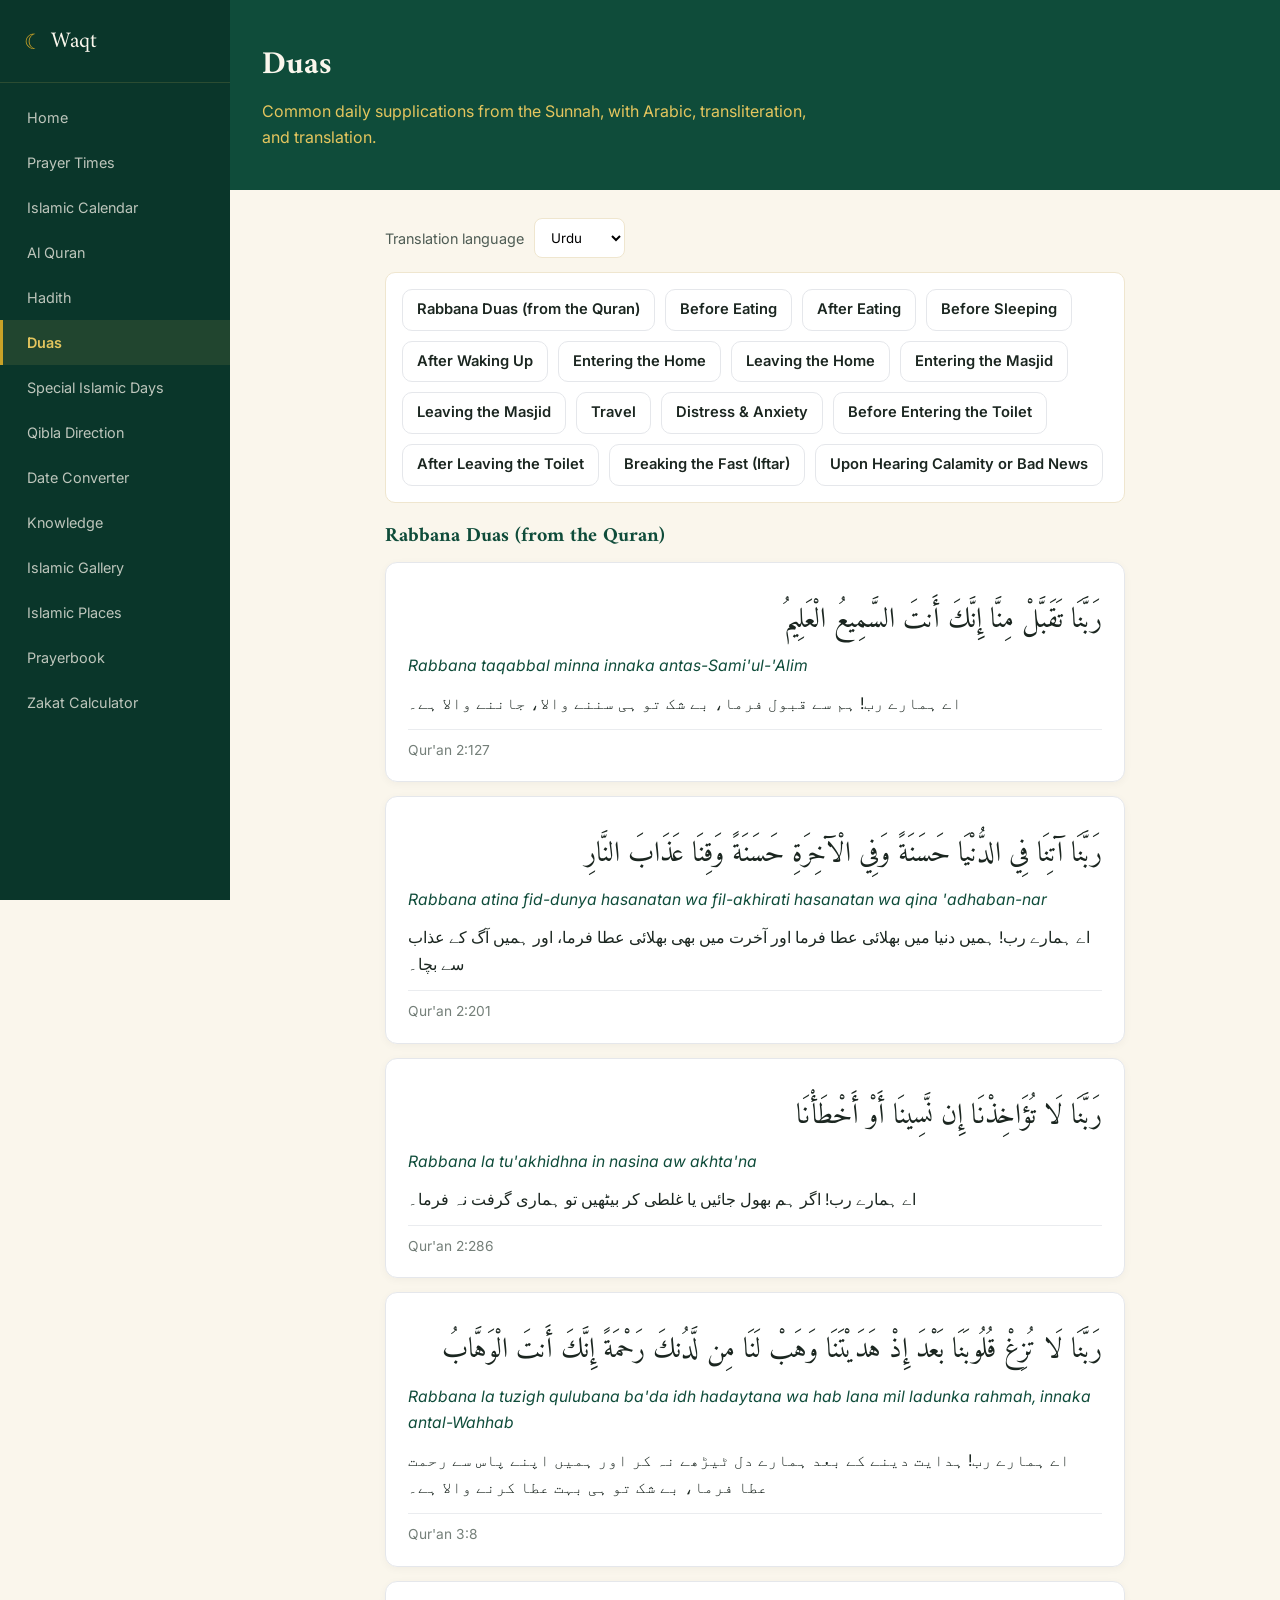
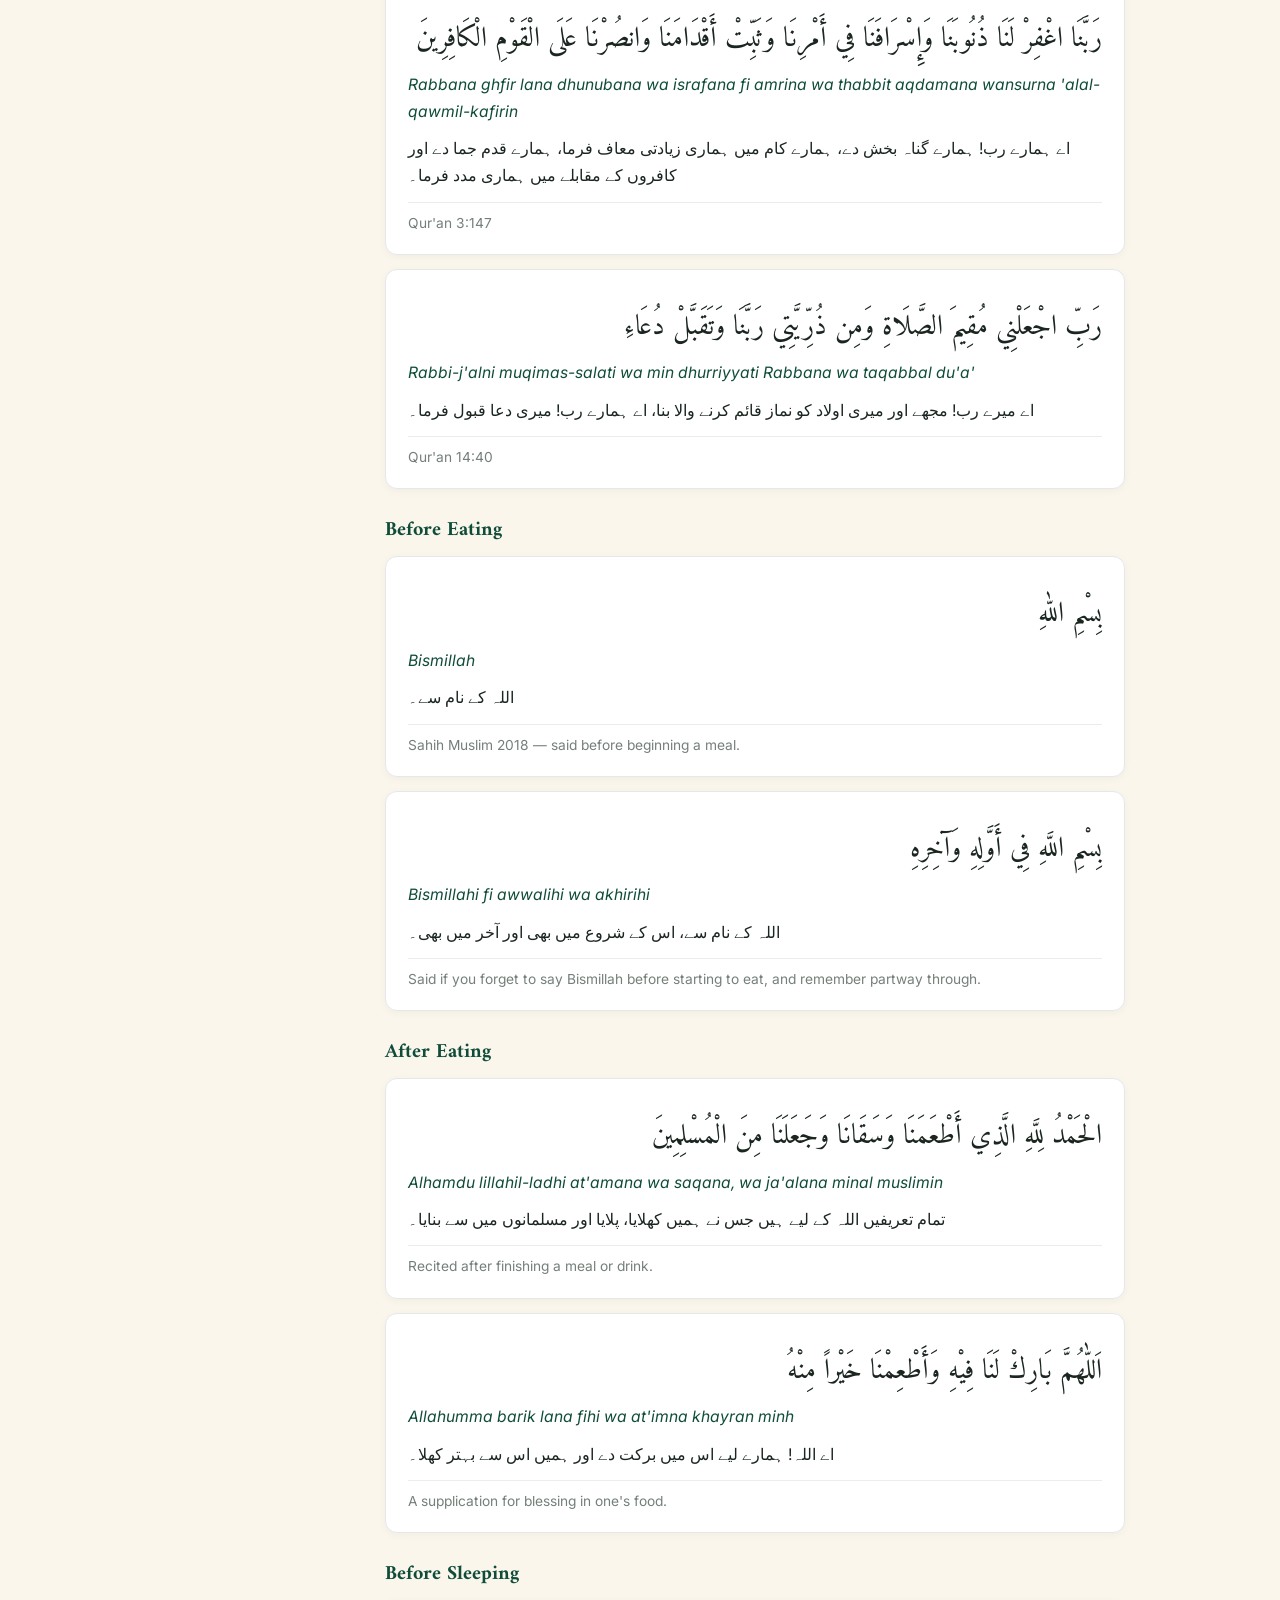
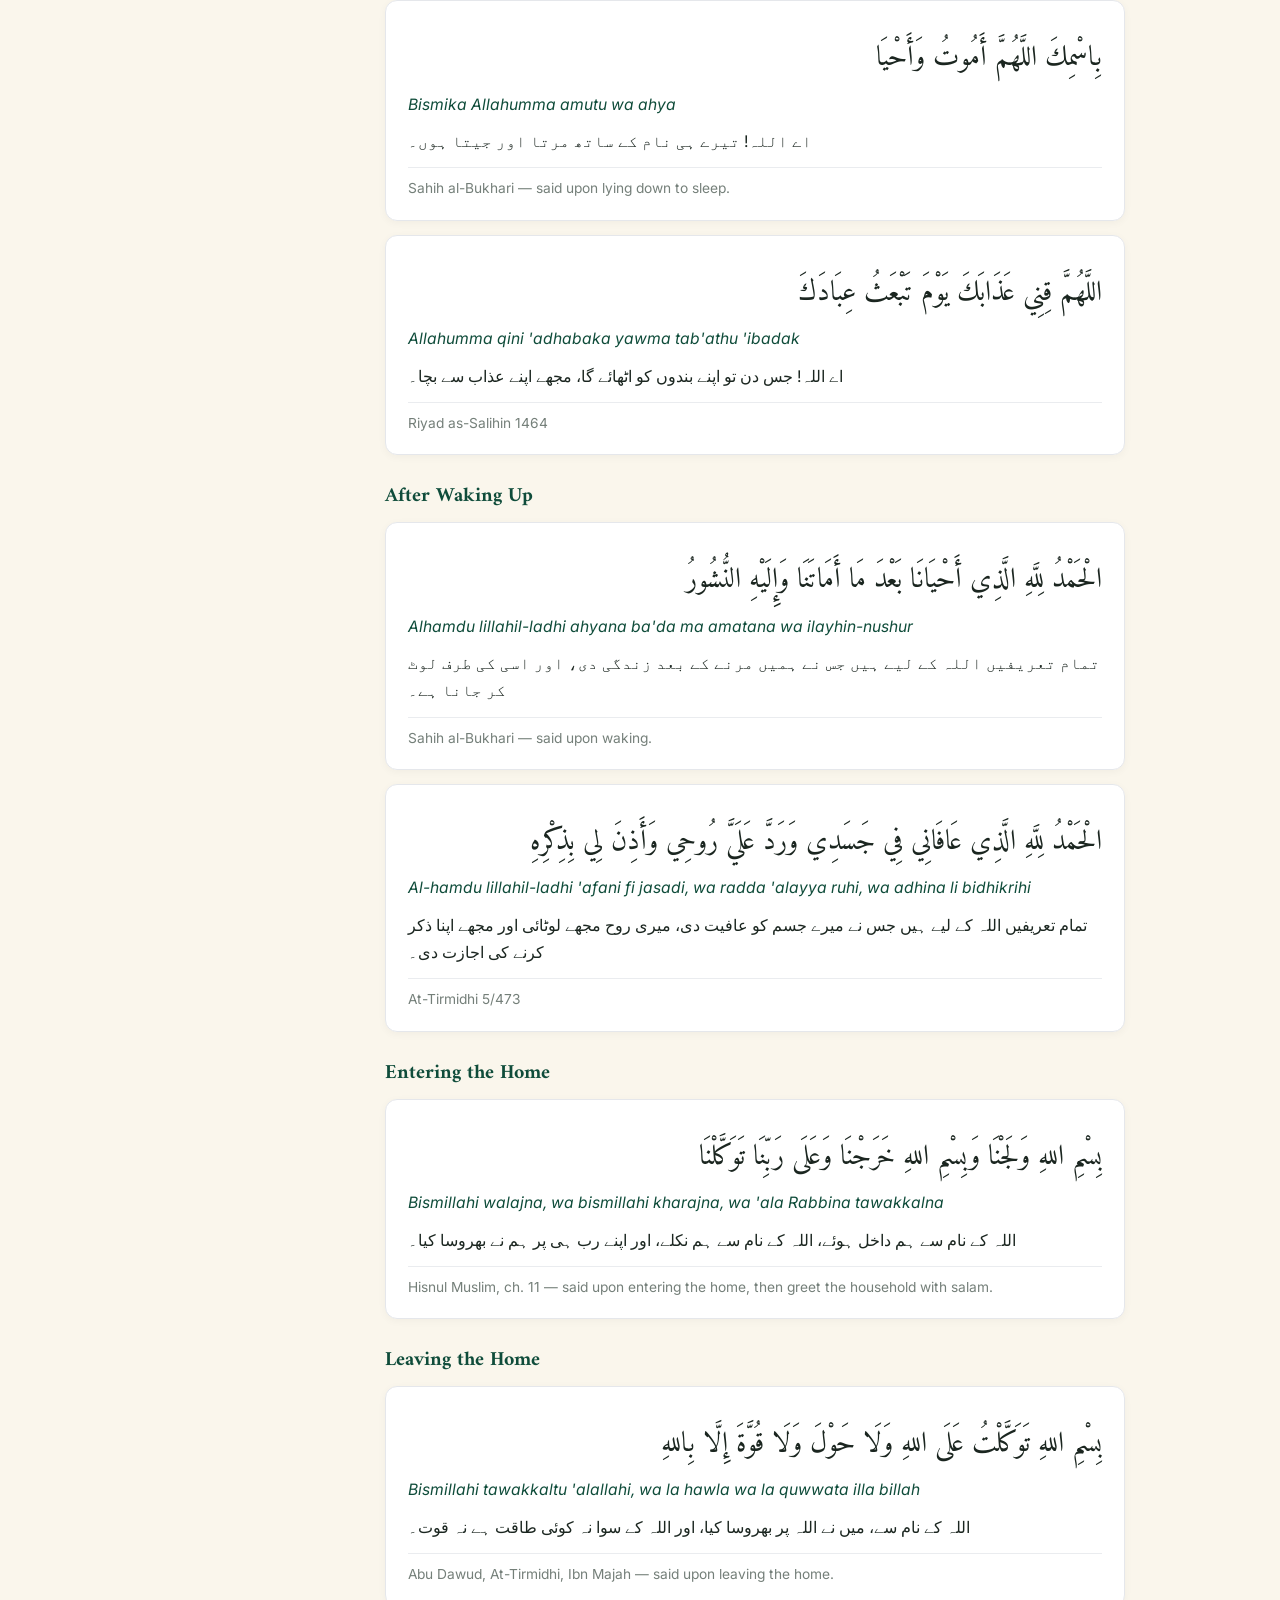
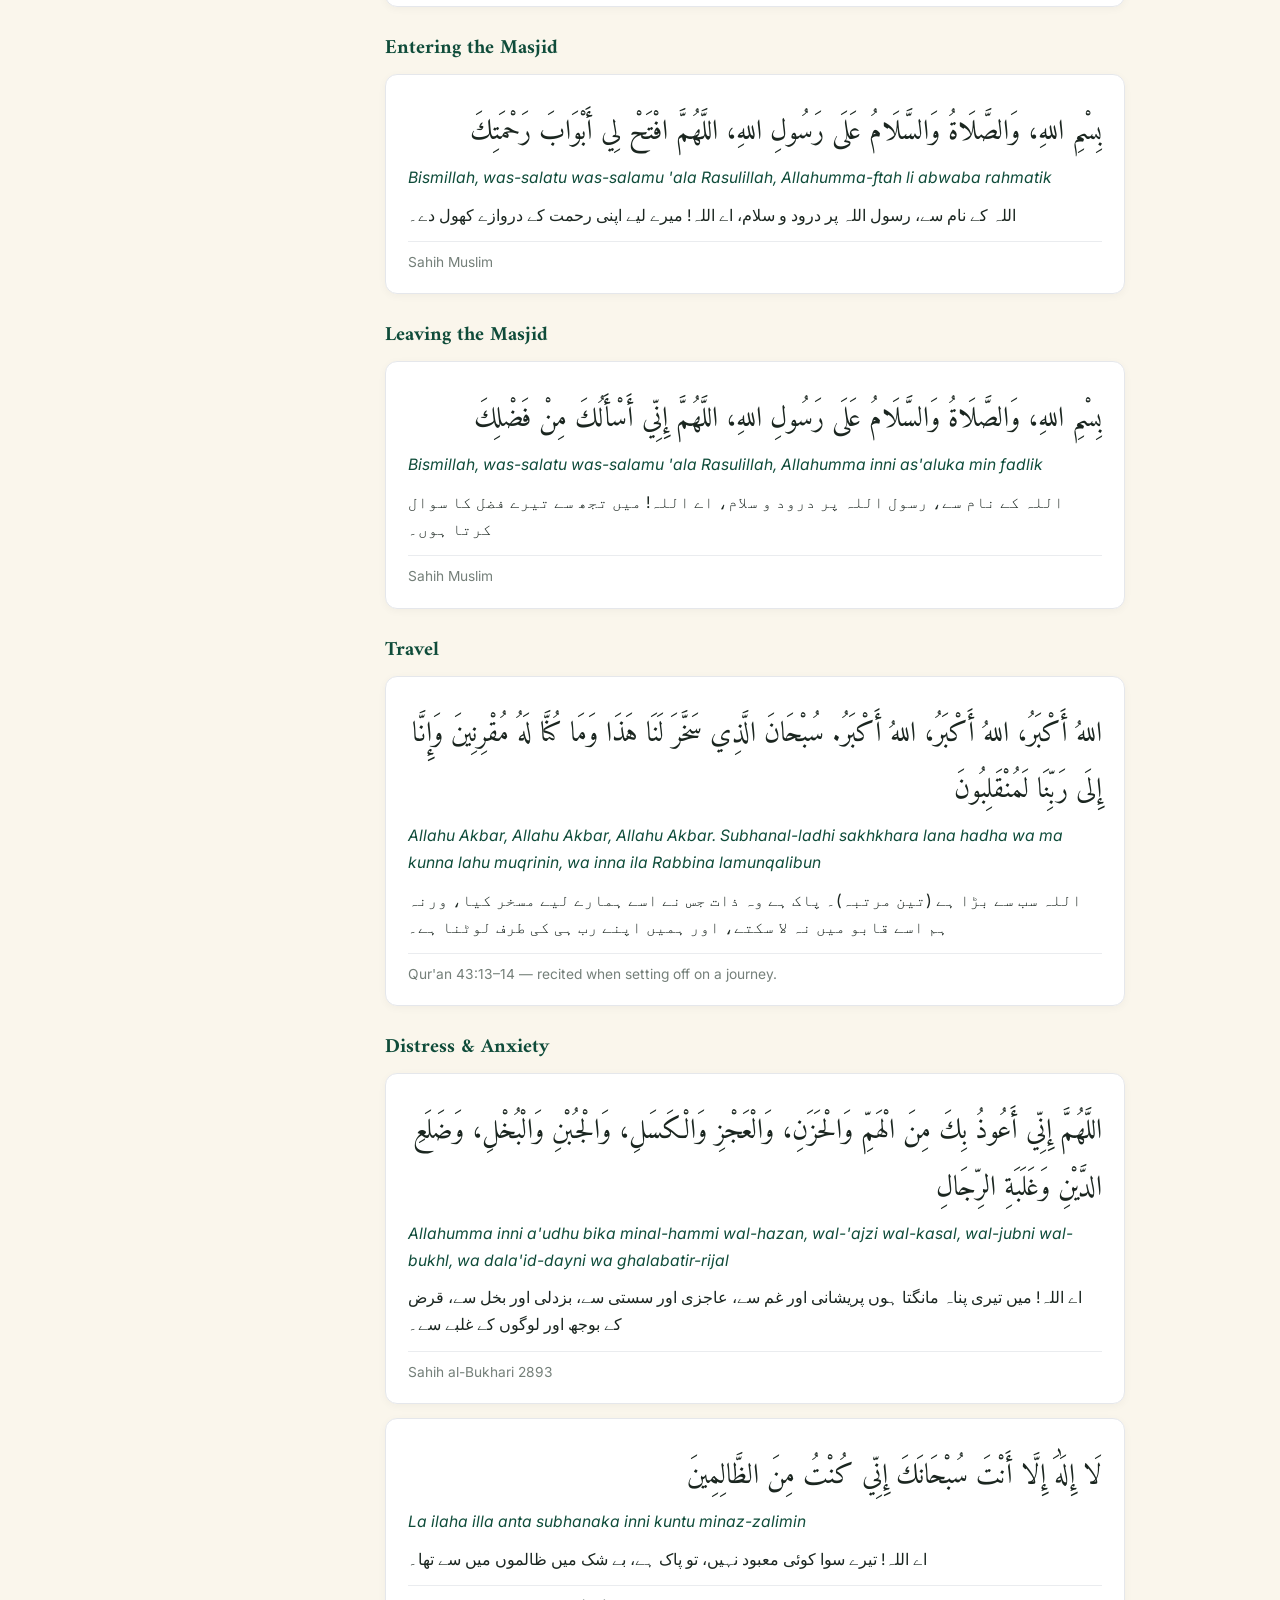
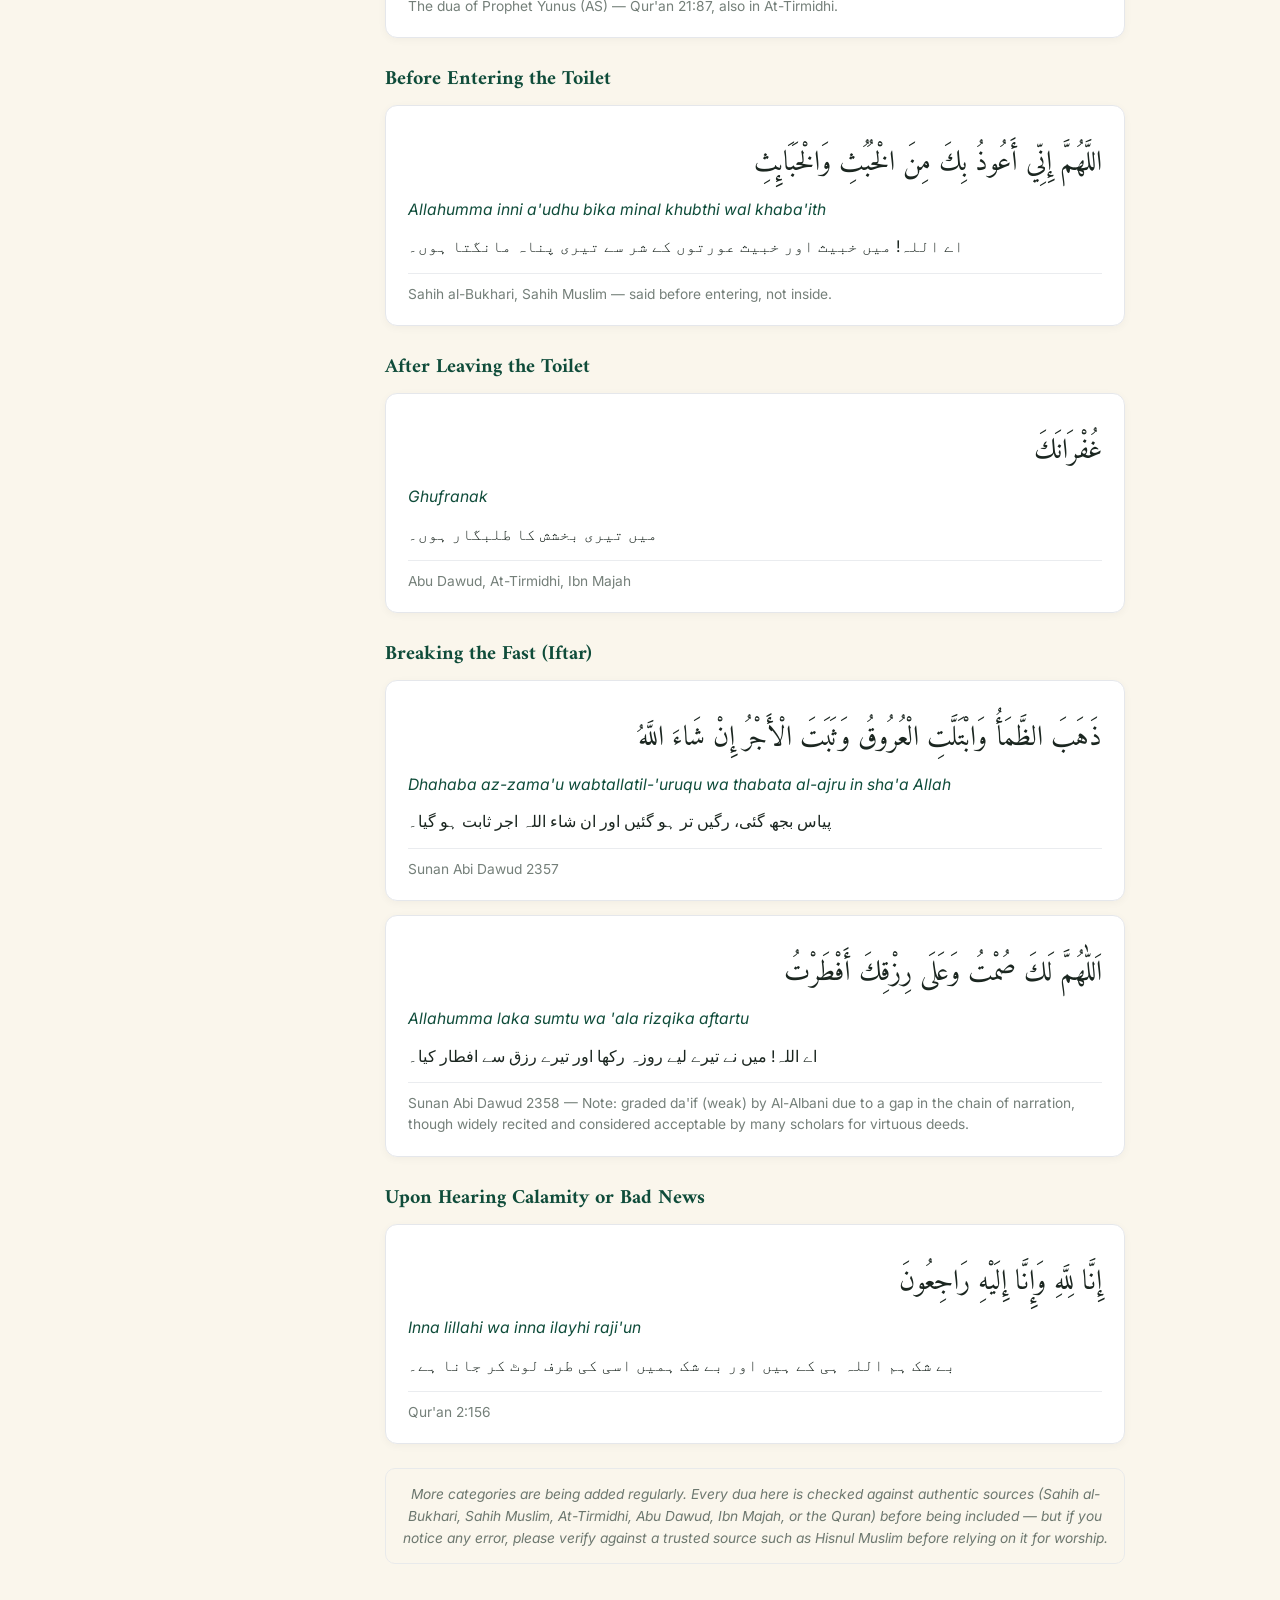
==== commit 42374535: "Add Urdu and English content switching" ====
--- a/duas.html
+++ b/duas.html
@@ -25,6 +25,14 @@
 
             <main class="page-main page-main-wide">
 
+                <div class="language-picker">
+                    <label for="language-select">Translation language</label>
+                    <select id="language-select">
+                        <option value="urdu">Urdu</option>
+                        <option value="english">English</option>
+                    </select>
+                </div>
+
                 <nav id="dua-category-nav" class="dua-category-nav"></nav>
 
                 <div id="duas-container">
@@ -37,7 +45,9 @@
         </div>
     </div>
 
+    <script src="language.js"></script>
     <script src="duas-data.js"></script>
+    <script src="duas-urdu.js"></script>
     <script src="duas.js"></script>
 </body>
 </html>
--- a/style.css
+++ b/style.css
@@ -517,6 +517,26 @@
     padding: 28px 20px 60px;
 }
 
+.language-picker {
+    display: flex;
+    align-items: center;
+    gap: 10px;
+    margin-bottom: 14px;
+}
+
+.language-picker label {
+    color: var(--ink-soft);
+    font-size: 0.9em;
+}
+
+.language-picker select {
+    padding: 10px 12px;
+    border: 1px solid var(--sand);
+    border-radius: 8px;
+    font-family: inherit;
+    background: #fff;
+}
+
 /* ============================
    Zakat Calculator
    ============================ */
@@ -999,6 +1019,20 @@
     font-family: inherit;
     font-size: 0.95em;
     background: #fff;
+}
+
+.surah-bismillah {
+    font-family: var(--display-font);
+    font-size: 2em;
+    color: var(--green);
+    text-align: center;
+    margin-bottom: 4px;
+}
+
+.surah-bismillah-translation {
+    color: var(--ink-soft);
+    text-align: center;
+    margin-bottom: 16px;
 }
 
 .quran-tools {
@@ -1769,4 +1803,68 @@
         font-size: 1.45rem;
         line-height: 1.9;
     }
+}
+
+/* =========================================================
+   SEO CONTENT — Waqt Homepage
+   ========================================================= */
+
+.seo-content {
+    width: min(100%, 900px);
+    margin: 40px auto 0;
+    padding: 28px 24px;
+    border: 1px solid var(--border-color, #e5e7eb);
+    border-radius: 14px;
+    background: var(--card-bg, #fff);
+}
+
+.seo-content h2 {
+    margin: 0 0 16px;
+    font-size: 1.6rem;
+    line-height: 1.35;
+}
+
+.seo-content h3 {
+    margin: 24px 0 10px;
+    font-size: 1.15rem;
+    line-height: 1.4;
+}
+
+.seo-content p {
+    margin: 0 0 14px;
+    line-height: 1.7;
+}
+
+.seo-content nav {
+    margin-top: 18px;
+}
+
+.seo-content ul {
+    margin: 0;
+    padding-left: 20px;
+}
+
+.seo-content li {
+    margin: 8px 0;
+}
+
+.seo-content a {
+    font-weight: 600;
+    text-decoration: none;
+}
+
+.seo-content a:hover {
+    text-decoration: underline;
+}
+
+@media (max-width: 700px) {
+    .seo-content {
+        margin-top: 28px;
+        padding: 22px 18px;
+        border-radius: 12px;
+    }
+
+    .seo-content h2 {
+        font-size: 1.4rem;
+    }
 }
